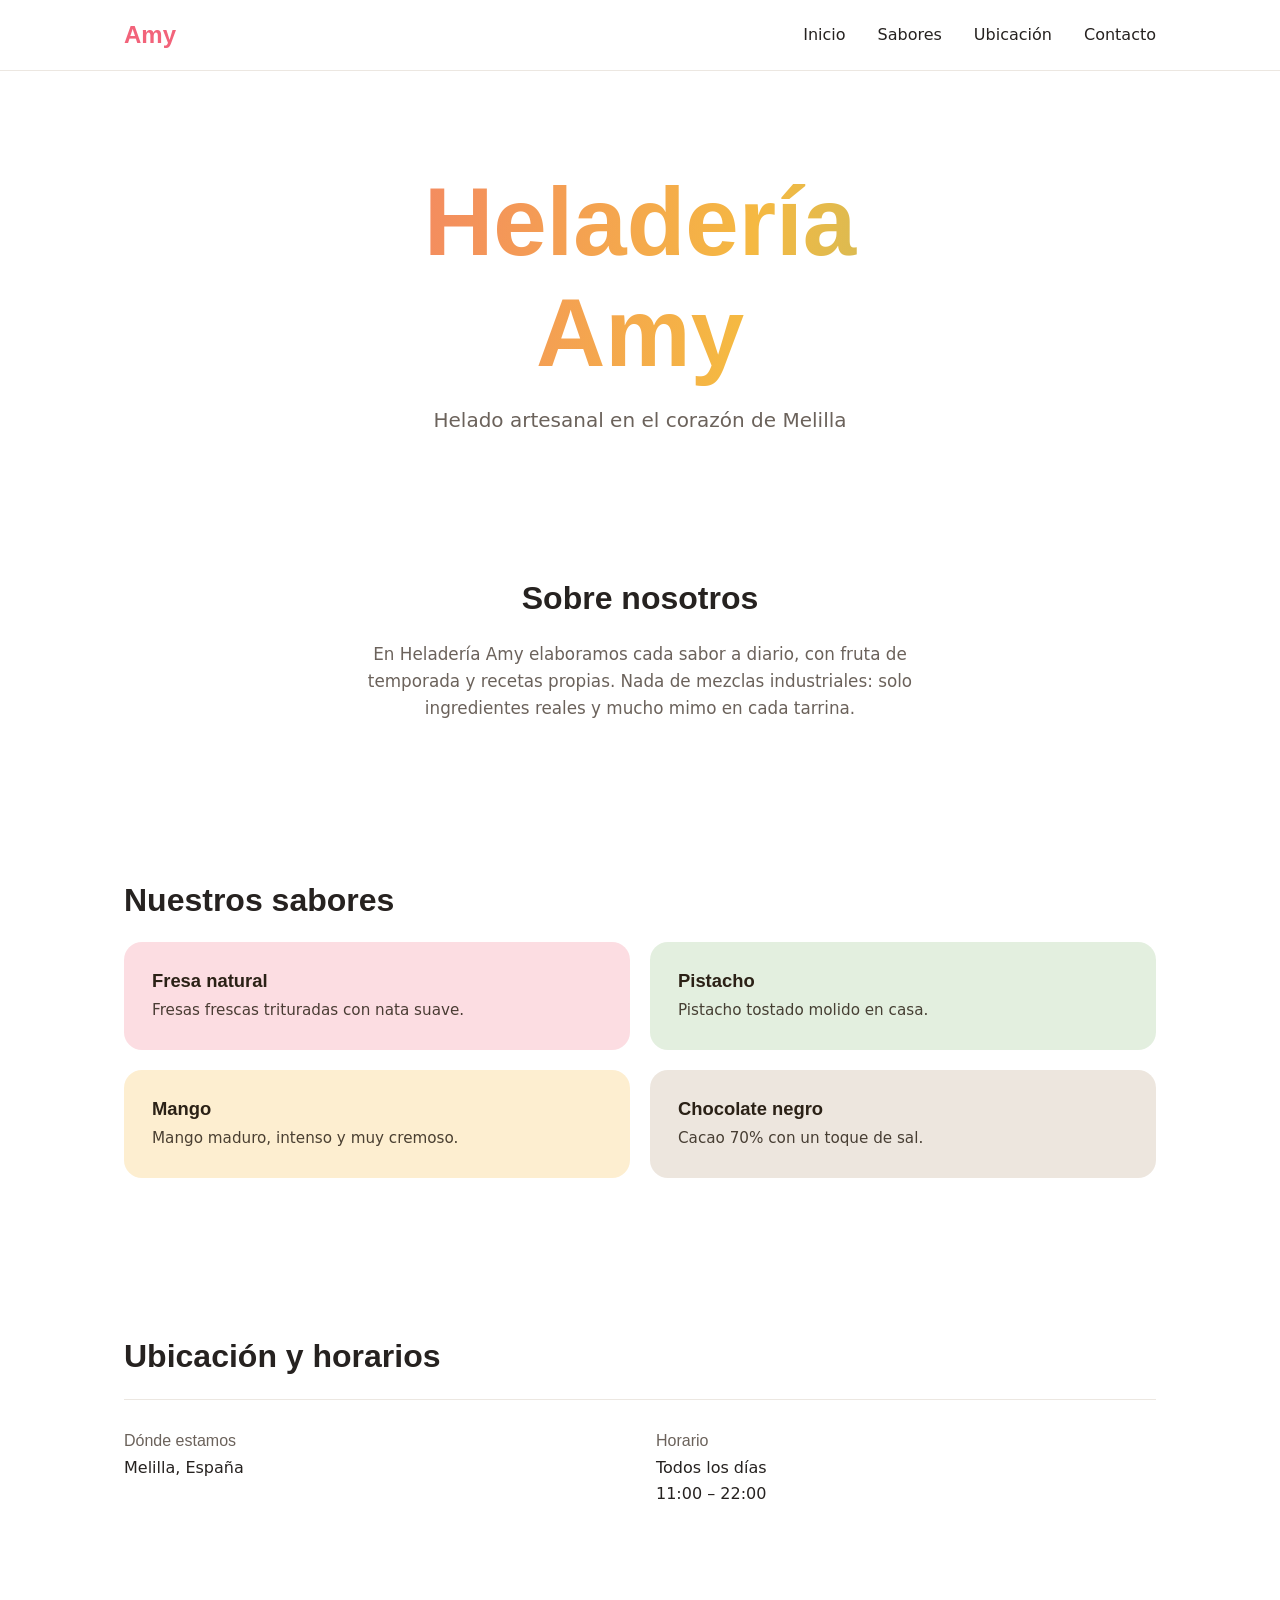
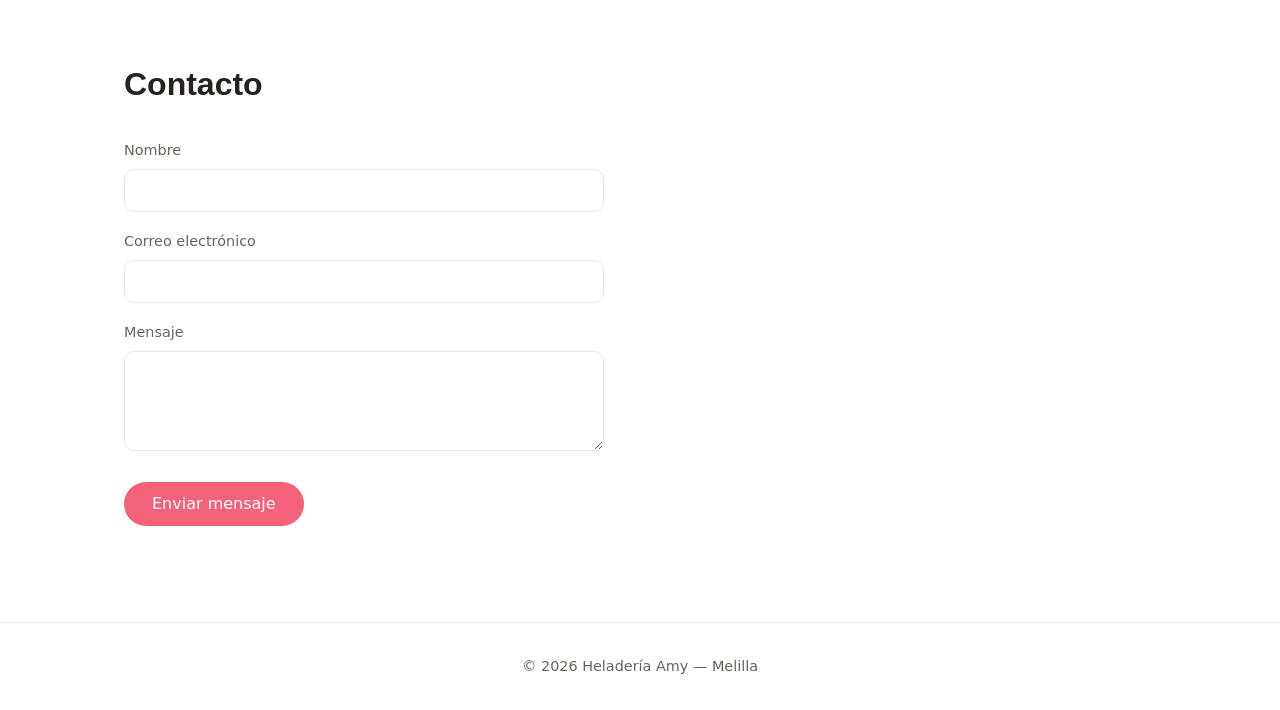
==== index.html @ 6a17b9ab "Primera versión de la web de Heladería Amy" ====
<!DOCTYPE html>
<html lang="es">
<head>
  <meta charset="UTF-8">
  <meta name="viewport" content="width=device-width, initial-scale=1.0">
  <title>Heladería Amy — Melilla</title>
  <link rel="stylesheet" href="styles.css">
</head>
<body>

  <header class="site-header">
    <nav class="nav">
      <a href="#inicio" class="logo">Amy</a>
      <button class="nav-toggle" id="navToggle" aria-label="Abrir menú" aria-expanded="false">
        <span></span><span></span><span></span>
      </button>
      <ul class="nav-links" id="navLinks">
        <li><a href="#inicio">Inicio</a></li>
        <li><a href="#sabores">Sabores</a></li>
        <li><a href="#ubicacion">Ubicación</a></li>
        <li><a href="#contacto">Contacto</a></li>
      </ul>
    </nav>
  </header>

  <main>

    <!-- INICIO + SOBRE NOSOTROS -->
    <section id="inicio" class="hero">
      <h1 class="hero-title">Heladería<br>Amy</h1>
      <p class="hero-subtitle">Helado artesanal en el corazón de Melilla</p>
    </section>

    <section id="sobre-nosotros" class="about">
      <h2>Sobre nosotros</h2>
      <p>
        En Heladería Amy elaboramos cada sabor a diario, con fruta de temporada
        y recetas propias. Nada de mezclas industriales: solo ingredientes
        reales y mucho mimo en cada tarrina.
      </p>
    </section>

    <!-- CATÁLOGO / SABORES -->
    <section id="sabores" class="flavors">
      <h2>Nuestros sabores</h2>
      <ul class="flavor-grid">
        <li class="flavor-card flavor-fresa">
          <h3>Fresa natural</h3>
          <p>Fresas frescas trituradas con nata suave.</p>
        </li>
        <li class="flavor-card flavor-pistacho">
          <h3>Pistacho</h3>
          <p>Pistacho tostado molido en casa.</p>
        </li>
        <li class="flavor-card flavor-mango">
          <h3>Mango</h3>
          <p>Mango maduro, intenso y muy cremoso.</p>
        </li>
        <li class="flavor-card flavor-chocolate">
          <h3>Chocolate negro</h3>
          <p>Cacao 70% con un toque de sal.</p>
        </li>
      </ul>
    </section>

    <!-- UBICACIÓN -->
    <section id="ubicacion" class="location">
      <h2>Ubicación y horarios</h2>
      <div class="location-grid">
        <div>
          <h3>Dónde estamos</h3>
          <p>Melilla, España</p>
        </div>
        <div>
          <h3>Horario</h3>
          <p>Todos los días<br>11:00 – 22:00</p>
        </div>
      </div>
    </section>

    <!-- CONTACTO -->
    <section id="contacto" class="contact">
      <h2>Contacto</h2>
      <form id="contactForm" class="contact-form">
        <label for="nombre">Nombre</label>
        <input type="text" id="nombre" name="nombre" required>

        <label for="email">Correo electrónico</label>
        <input type="email" id="email" name="email" required>

        <label for="mensaje">Mensaje</label>
        <textarea id="mensaje" name="mensaje" rows="4" required></textarea>

        <button type="submit">Enviar mensaje</button>
      </form>
      <p id="formStatus" class="form-status" role="status"></p>
    </section>

  </main>

  <footer class="site-footer">
    <p>&copy; 2026 Heladería Amy — Melilla</p>
  </footer>

  <script src="script.js"></script>
</body>
</html>
---- styles.css ----
/* ============================================
   VARIABLES: aquí vive la identidad de marca.
   Cambia estos valores y cambia toda la web.
   ============================================ */
:root {
  --color-bg: #FFFFFF;
  --color-text: #262220;
  --color-text-soft: #6b625b;
  --color-fresa: #F2637A;
  --color-pistacho: #8FBF7F;
  --color-mango: #F5B942;
  --color-border: #ECE7E1;

  --font-display: 'Quicksand', sans-serif;
  --font-body: 'Inter', system-ui, sans-serif;

  --max-width: 1080px;
}

/* ============================================
   RESET: quita estilos por defecto del navegador
   ============================================ */
* {
  margin: 0;
  padding: 0;
  box-sizing: border-box;
}

html {
  scroll-behavior: smooth;
}

body {
  font-family: var(--font-body);
  color: var(--color-text);
  background: var(--color-bg);
  line-height: 1.6;
}

h1, h2, h3 {
  font-family: var(--font-display);
  font-weight: 700;
  line-height: 1.15;
}

a {
  color: inherit;
  text-decoration: none;
}

ul {
  list-style: none;
}

section {
  padding: 5rem 1.5rem;
  max-width: var(--max-width);
  margin: 0 auto;
}

section h2 {
  font-size: 2rem;
  margin-bottom: 1.5rem;
}

/* Foco visible para accesibilidad con teclado */
a:focus-visible,
button:focus-visible,
input:focus-visible,
textarea:focus-visible {
  outline: 3px solid var(--color-pistacho);
  outline-offset: 2px;
}

/* ============================================
   HEADER / NAV
   ============================================ */
.site-header {
  position: sticky;
  top: 0;
  background: rgba(255, 255, 255, 0.92);
  backdrop-filter: blur(6px);
  border-bottom: 1px solid var(--color-border);
  z-index: 100;
}

.nav {
  max-width: var(--max-width);
  margin: 0 auto;
  display: flex;
  align-items: center;
  justify-content: space-between;
  padding: 1rem 1.5rem;
}

.logo {
  font-family: var(--font-display);
  font-weight: 700;
  font-size: 1.5rem;
  color: var(--color-fresa);
}

.nav-links {
  display: flex;
  gap: 2rem;
}

.nav-links a {
  font-weight: 500;
  position: relative;
  padding-bottom: 0.25rem;
}

.nav-links a::after {
  content: "";
  position: absolute;
  left: 0;
  bottom: 0;
  width: 0;
  height: 2px;
  background: var(--color-fresa);
  transition: width 0.2s ease;
}

.nav-links a:hover::after {
  width: 100%;
}

.nav-toggle {
  display: none;
  flex-direction: column;
  gap: 5px;
  background: none;
  border: none;
  cursor: pointer;
  padding: 0.5rem;
}

.nav-toggle span {
  width: 24px;
  height: 2px;
  background: var(--color-text);
  transition: transform 0.2s ease, opacity 0.2s ease;
}

/* ============================================
   HERO (Inicio)
   ============================================ */
.hero {
  padding-top: 6rem;
  padding-bottom: 4rem;
  text-align: center;
}

.hero-title {
  font-size: clamp(3rem, 10vw, 6rem);
  background: linear-gradient(100deg, var(--color-fresa), var(--color-mango) 60%, var(--color-pistacho));
  -webkit-background-clip: text;
  background-clip: text;
  color: transparent;
}

.hero-subtitle {
  font-size: 1.25rem;
  color: var(--color-text-soft);
  margin-top: 1rem;
}

/* ============================================
   SOBRE NOSOTROS
   ============================================ */
.about {
  text-align: center;
  max-width: 640px;
}

.about p {
  color: var(--color-text-soft);
  font-size: 1.05rem;
}

/* ============================================
   SABORES (catálogo)
   ============================================ */
.flavor-grid {
  display: grid;
  grid-template-columns: repeat(2, 1fr);
  gap: 1.25rem;
}

.flavor-card {
  padding: 1.75rem;
  border-radius: 18px;
  color: #2b2116;
}

.flavor-card h3 {
  font-size: 1.15rem;
  margin-bottom: 0.4rem;
}

.flavor-card p {
  font-size: 0.95rem;
  opacity: 0.85;
}

.flavor-fresa    { background: color-mix(in srgb, var(--color-fresa) 22%, white); }
.flavor-pistacho { background: color-mix(in srgb, var(--color-pistacho) 25%, white); }
.flavor-mango    { background: color-mix(in srgb, var(--color-mango) 25%, white); }
.flavor-chocolate{ background: #EDE6DE; }

/* ============================================
   UBICACIÓN
   ============================================ */
.location-grid {
  display: grid;
  grid-template-columns: 1fr 1fr;
  gap: 2rem;
  border-top: 1px solid var(--color-border);
  padding-top: 2rem;
}

.location-grid h3 {
  font-size: 1rem;
  color: var(--color-text-soft);
  font-weight: 500;
  margin-bottom: 0.3rem;
}

/* ============================================
   CONTACTO
   ============================================ */
.contact-form {
  display: flex;
  flex-direction: column;
  gap: 0.4rem;
  max-width: 480px;
}

.contact-form label {
  font-size: 0.9rem;
  color: var(--color-text-soft);
  margin-top: 0.75rem;
}

.contact-form input,
.contact-form textarea {
  font-family: var(--font-body);
  font-size: 1rem;
  padding: 0.7rem 0.9rem;
  border: 1px solid var(--color-border);
  border-radius: 10px;
  background: #fff;
}

.contact-form button {
  margin-top: 1.5rem;
  align-self: flex-start;
  background: var(--color-fresa);
  color: white;
  border: none;
  font-family: var(--font-body);
  font-weight: 500;
  font-size: 1rem;
  padding: 0.8rem 1.75rem;
  border-radius: 999px;
  cursor: pointer;
  transition: transform 0.15s ease, background 0.15s ease;
}

.contact-form button:hover {
  background: #e04d66;
  transform: translateY(-1px);
}

.form-status {
  margin-top: 1rem;
  font-size: 0.95rem;
  color: var(--color-pistacho);
  font-weight: 500;
}

/* ============================================
   FOOTER
   ============================================ */
.site-footer {
  text-align: center;
  padding: 2rem 1.5rem;
  color: var(--color-text-soft);
  font-size: 0.9rem;
  border-top: 1px solid var(--color-border);
}

/* ============================================
   RESPONSIVE: móvil y tablet
   ============================================ */
@media (max-width: 640px) {
  .nav-toggle {
    display: flex;
  }

  .nav-links {
    position: absolute;
    top: 100%;
    left: 0;
    right: 0;
    background: var(--color-bg);
    flex-direction: column;
    gap: 0;
    max-height: 0;
    overflow: hidden;
    transition: max-height 0.25s ease;
    border-bottom: 1px solid var(--color-border);
  }

  .nav-links.open {
    max-height: 300px;
  }

  .nav-links li {
    padding: 1rem 1.5rem;
    border-top: 1px solid var(--color-border);
  }

  .flavor-grid {
    grid-template-columns: 1fr;
  }

  .location-grid {
    grid-template-columns: 1fr;
    gap: 1.5rem;
  }
}
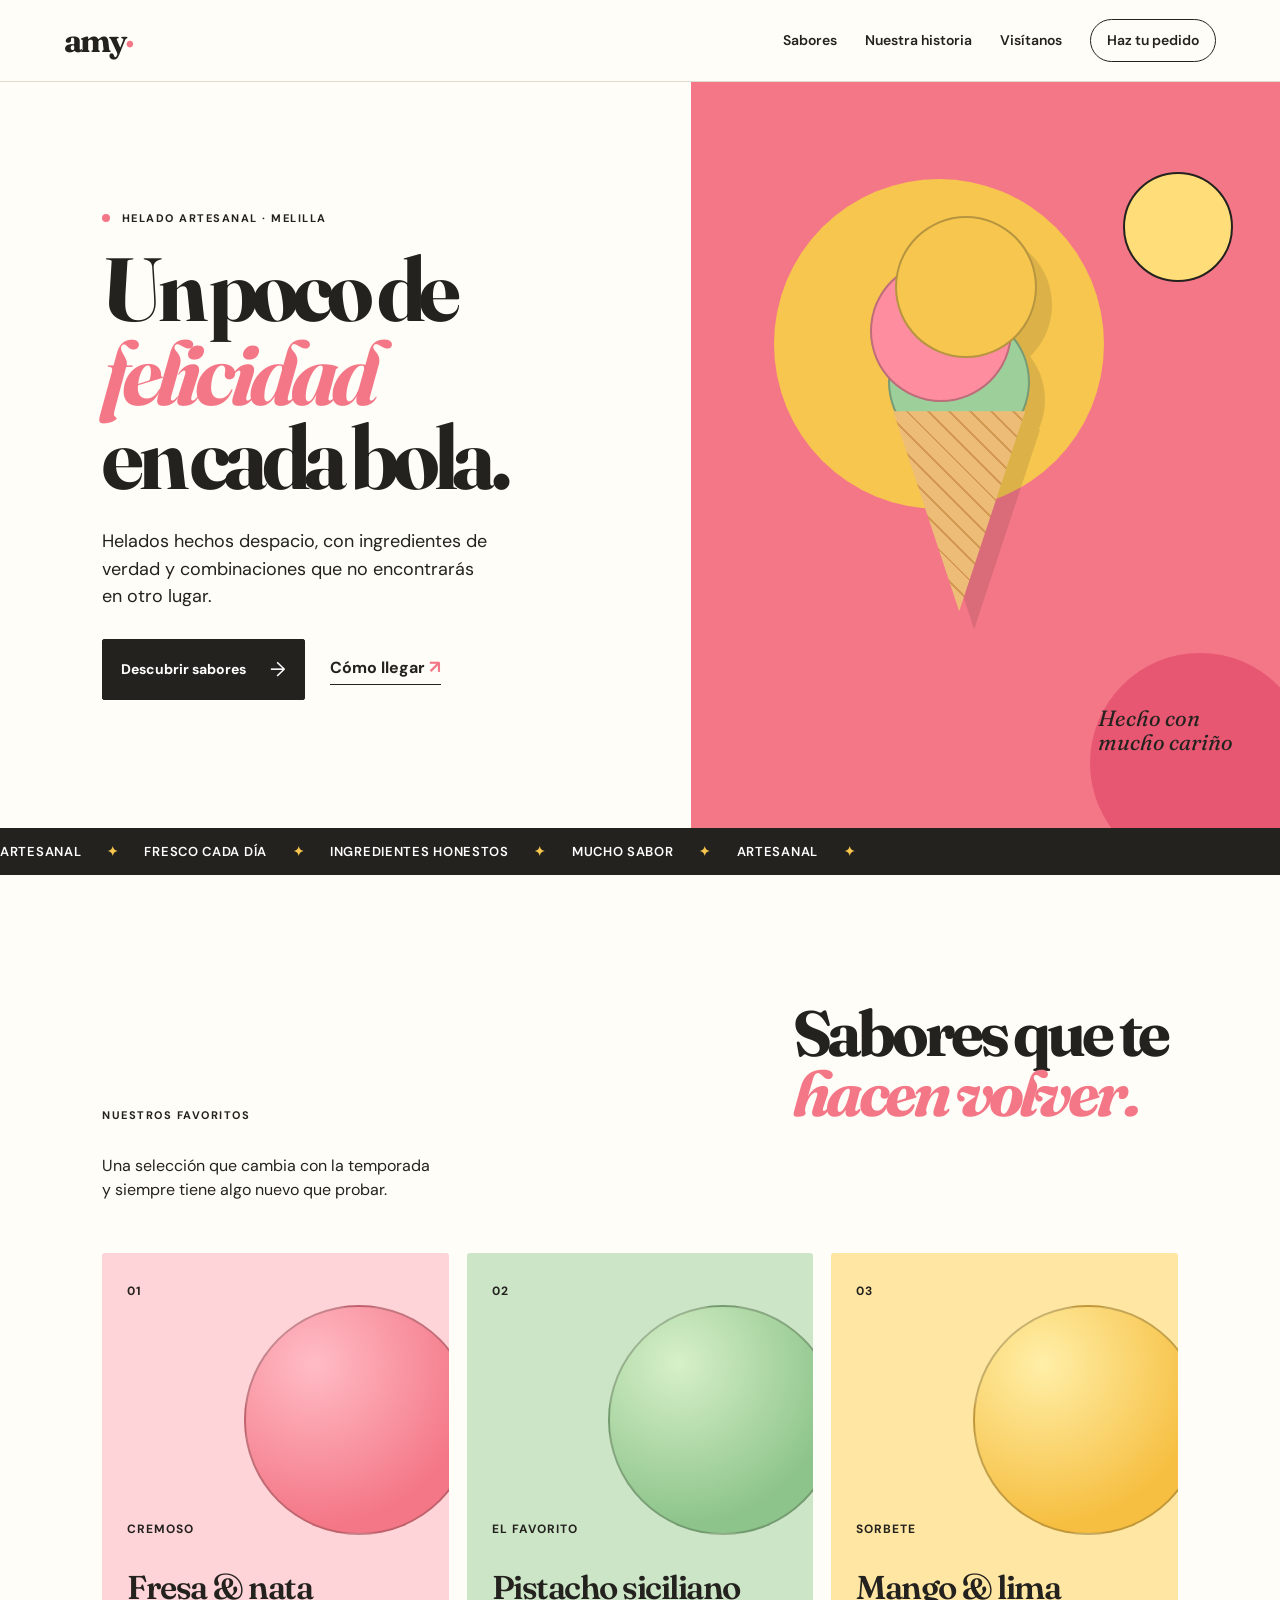
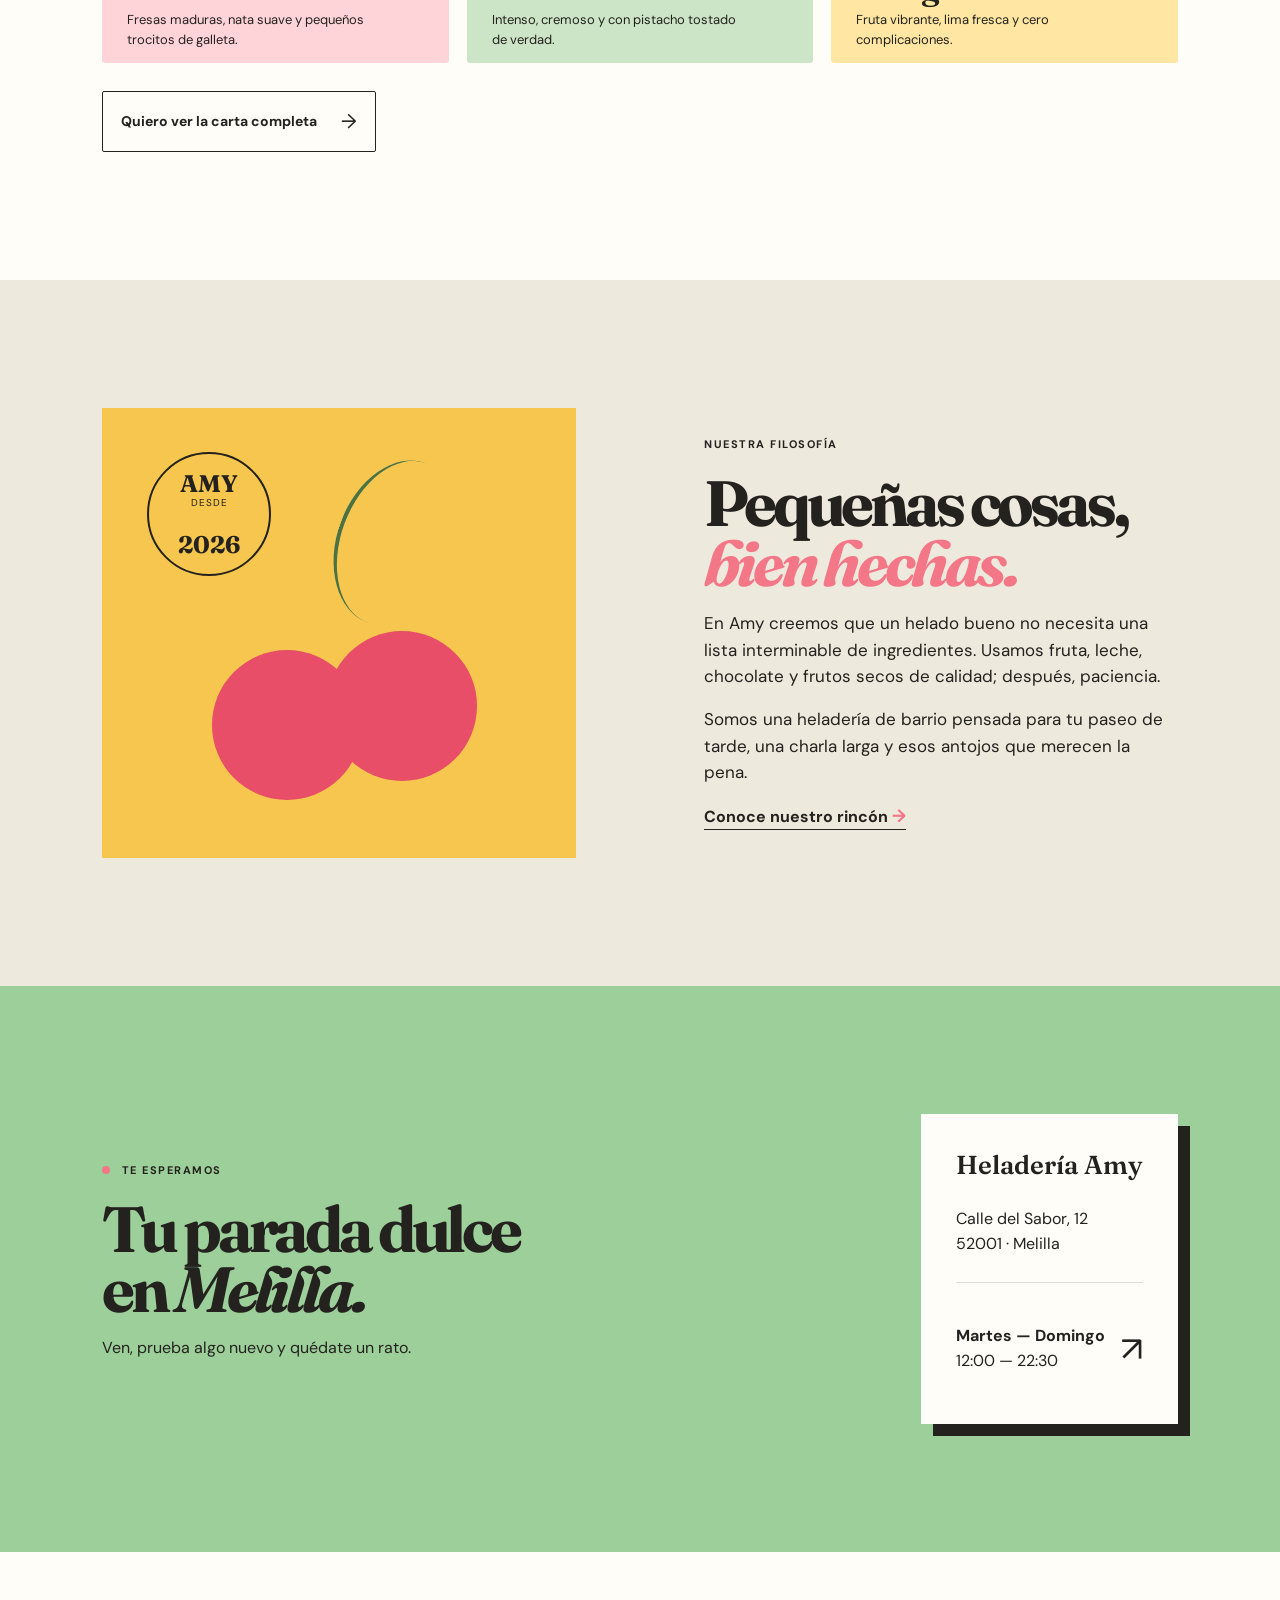
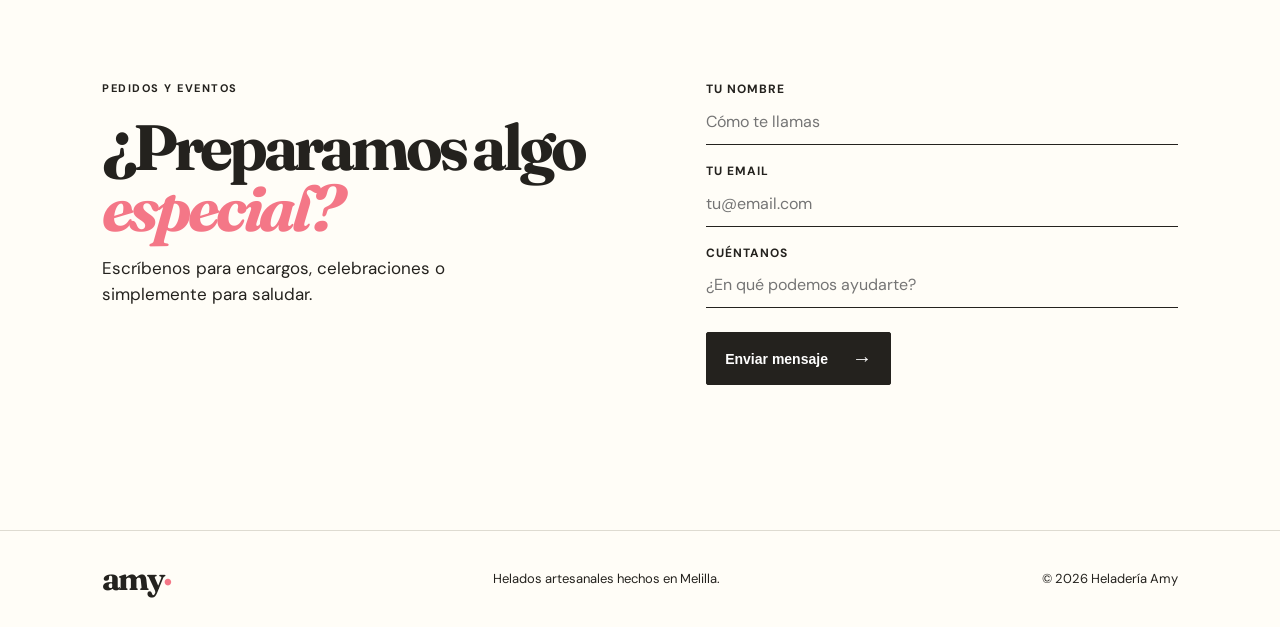
==== commit 523ce964: "Mejora el diseño de Heladería Amy" ====
--- a/index.html
+++ b/index.html
@@ -1,107 +1,62 @@
-<!DOCTYPE html>
+<!doctype html>
 <html lang="es">
-<head>
-  <meta charset="UTF-8">
-  <meta name="viewport" content="width=device-width, initial-scale=1.0">
-  <title>Heladería Amy — Melilla</title>
-  <link rel="stylesheet" href="styles.css">
-</head>
-<body>
+  <head>
+    <meta charset="UTF-8" />
+    <meta name="viewport" content="width=device-width, initial-scale=1.0" />
+    <meta name="description" content="Heladería Amy en Melilla: helados artesanales, ingredientes honestos y sabores que alegran el día." />
+    <title>Heladería Amy · Melilla</title>
+    <link rel="preconnect" href="https://fonts.googleapis.com" />
+    <link rel="preconnect" href="https://fonts.gstatic.com" crossorigin />
+    <link href="https://fonts.googleapis.com/css2?family=DM+Sans:wght@400;500;600;700&family=Fraunces:opsz,wght@9..144,600;9..144,700&display=swap" rel="stylesheet" />
+    <link rel="stylesheet" href="styles.css" />
+  </head>
+  <body>
+    <header class="site-header">
+      <a class="brand" href="#inicio" aria-label="Heladería Amy, inicio">amy<span>·</span></a>
+      <button class="menu-toggle" type="button" aria-label="Abrir menú" aria-expanded="false">Menú <span>+</span></button>
+      <nav class="main-nav" aria-label="Navegación principal">
+        <a href="#sabores">Sabores</a><a href="#nosotros">Nuestra historia</a><a href="#visitanos">Visítanos</a>
+        <a class="nav-cta" href="#contacto">Haz tu pedido</a>
+      </nav>
+    </header>
 
-  <header class="site-header">
-    <nav class="nav">
-      <a href="#inicio" class="logo">Amy</a>
-      <button class="nav-toggle" id="navToggle" aria-label="Abrir menú" aria-expanded="false">
-        <span></span><span></span><span></span>
-      </button>
-      <ul class="nav-links" id="navLinks">
-        <li><a href="#inicio">Inicio</a></li>
-        <li><a href="#sabores">Sabores</a></li>
-        <li><a href="#ubicacion">Ubicación</a></li>
-        <li><a href="#contacto">Contacto</a></li>
-      </ul>
-    </nav>
-  </header>
+    <main>
+      <section class="hero" id="inicio">
+        <div class="hero-copy">
+          <p class="eyebrow"><span></span> Helado artesanal · Melilla</p>
+          <h1>Un poco de<br /><em>felicidad</em><br />en cada bola.</h1>
+          <p class="hero-text">Helados hechos despacio, con ingredientes de verdad y combinaciones que no encontrarás en otro lugar.</p>
+          <div class="hero-actions"><a class="button button-dark" href="#sabores">Descubrir sabores <b>→</b></a><a class="text-link" href="#visitanos">Cómo llegar <span>↗</span></a></div>
+        </div>
+        <div class="hero-art" aria-label="Ilustración de tres bolas de helado">
+          <div class="sun"></div><div class="blob blob-pink"></div><div class="blob blob-yellow"></div>
+          <div class="cone"><i class="scoop scoop-green"></i><i class="scoop scoop-pink"></i><i class="scoop scoop-yellow"></i><b></b></div>
+          <p>Hecho con<br />mucho cariño</p>
+        </div>
+      </section>
 
-  <main>
+      <section class="marquee" aria-label="Valores de Heladería Amy"><div>Artesanal <span>✦</span> Fresco cada día <span>✦</span> Ingredientes honestos <span>✦</span> Mucho sabor <span>✦</span> Artesanal <span>✦</span></div></section>
 
-    <!-- INICIO + SOBRE NOSOTROS -->
-    <section id="inicio" class="hero">
-      <h1 class="hero-title">Heladería<br>Amy</h1>
-      <p class="hero-subtitle">Helado artesanal en el corazón de Melilla</p>
-    </section>
+      <section class="flavours section" id="sabores">
+        <div class="section-heading"><p class="eyebrow">Nuestros favoritos</p><h2>Sabores que te<br /><em>hacen volver.</em></h2><p>Una selección que cambia con la temporada y siempre tiene algo nuevo que probar.</p></div>
+        <div class="flavour-grid">
+          <article class="flavour-card strawberry"><span class="number">01</span><div class="flavour-icecream"></div><p class="flavour-type">Cremoso</p><h3>Fresa & nata</h3><p>Fresas maduras, nata suave y pequeños trocitos de galleta.</p></article>
+          <article class="flavour-card pistachio"><span class="number">02</span><div class="flavour-icecream"></div><p class="flavour-type">El favorito</p><h3>Pistacho siciliano</h3><p>Intenso, cremoso y con pistacho tostado de verdad.</p></article>
+          <article class="flavour-card mango"><span class="number">03</span><div class="flavour-icecream"></div><p class="flavour-type">Sorbete</p><h3>Mango & lima</h3><p>Fruta vibrante, lima fresca y cero complicaciones.</p></article>
+        </div>
+        <a class="button button-light" href="#contacto">Quiero ver la carta completa <b>→</b></a>
+      </section>
 
-    <section id="sobre-nosotros" class="about">
-      <h2>Sobre nosotros</h2>
-      <p>
-        En Heladería Amy elaboramos cada sabor a diario, con fruta de temporada
-        y recetas propias. Nada de mezclas industriales: solo ingredientes
-        reales y mucho mimo en cada tarrina.
-      </p>
-    </section>
+      <section class="story section" id="nosotros">
+        <div class="story-visual"><div class="stamp">AMY<br /><span>desde</span><br />2026</div><div class="cherry one"></div><div class="cherry two"></div><div class="stem"></div></div>
+        <div class="story-copy"><p class="eyebrow">Nuestra filosofía</p><h2>Pequeñas cosas,<br /><em>bien hechas.</em></h2><p>En Amy creemos que un helado bueno no necesita una lista interminable de ingredientes. Usamos fruta, leche, chocolate y frutos secos de calidad; después, paciencia.</p><p>Somos una heladería de barrio pensada para tu paseo de tarde, una charla larga y esos antojos que merecen la pena.</p><a class="text-link" href="#visitanos">Conoce nuestro rincón <span>→</span></a></div>
+      </section>
 
-    <!-- CATÁLOGO / SABORES -->
-    <section id="sabores" class="flavors">
-      <h2>Nuestros sabores</h2>
-      <ul class="flavor-grid">
-        <li class="flavor-card flavor-fresa">
-          <h3>Fresa natural</h3>
-          <p>Fresas frescas trituradas con nata suave.</p>
-        </li>
-        <li class="flavor-card flavor-pistacho">
-          <h3>Pistacho</h3>
-          <p>Pistacho tostado molido en casa.</p>
-        </li>
-        <li class="flavor-card flavor-mango">
-          <h3>Mango</h3>
-          <p>Mango maduro, intenso y muy cremoso.</p>
-        </li>
-        <li class="flavor-card flavor-chocolate">
-          <h3>Chocolate negro</h3>
-          <p>Cacao 70% con un toque de sal.</p>
-        </li>
-      </ul>
-    </section>
+      <section class="visit" id="visitanos"><div><p class="eyebrow"><span></span> Te esperamos</p><h2>Tu parada dulce<br />en <em>Melilla.</em></h2><p>Ven, prueba algo nuevo y quédate un rato.</p></div><div class="visit-card"><p class="visit-label">Heladería Amy</p><p>Calle del Sabor, 12<br />52001 · Melilla</p><hr /><div><p><b>Martes — Domingo</b><br />12:00 — 22:30</p><a href="#contacto" aria-label="Contactar con Heladería Amy">↗</a></div></div></section>
 
-    <!-- UBICACIÓN -->
-    <section id="ubicacion" class="location">
-      <h2>Ubicación y horarios</h2>
-      <div class="location-grid">
-        <div>
-          <h3>Dónde estamos</h3>
-          <p>Melilla, España</p>
-        </div>
-        <div>
-          <h3>Horario</h3>
-          <p>Todos los días<br>11:00 – 22:00</p>
-        </div>
-      </div>
-    </section>
-
-    <!-- CONTACTO -->
-    <section id="contacto" class="contact">
-      <h2>Contacto</h2>
-      <form id="contactForm" class="contact-form">
-        <label for="nombre">Nombre</label>
-        <input type="text" id="nombre" name="nombre" required>
-
-        <label for="email">Correo electrónico</label>
-        <input type="email" id="email" name="email" required>
-
-        <label for="mensaje">Mensaje</label>
-        <textarea id="mensaje" name="mensaje" rows="4" required></textarea>
-
-        <button type="submit">Enviar mensaje</button>
-      </form>
-      <p id="formStatus" class="form-status" role="status"></p>
-    </section>
-
-  </main>
-
-  <footer class="site-footer">
-    <p>&copy; 2026 Heladería Amy — Melilla</p>
-  </footer>
-
-  <script src="script.js"></script>
-</body>
+      <section class="contact section" id="contacto"><div><p class="eyebrow">Pedidos y eventos</p><h2>¿Preparamos algo<br /><em>especial?</em></h2><p>Escríbenos para encargos, celebraciones o simplemente para saludar.</p></div><form id="contact-form"><label>Tu nombre<input required name="name" type="text" placeholder="Cómo te llamas" /></label><label>Tu email<input required name="email" type="email" placeholder="tu@email.com" /></label><label>Cuéntanos<input required name="message" placeholder="¿En qué podemos ayudarte?" /></label><button class="button button-dark" type="submit">Enviar mensaje <b>→</b></button><p class="form-status" aria-live="polite"></p></form></section>
+    </main>
+    <footer><a class="brand" href="#inicio">amy<span>·</span></a><p>Helados artesanales hechos en Melilla.</p><p>© <span id="year"></span> Heladería Amy</p></footer>
+    <script src="script.js"></script>
+  </body>
 </html>
--- a/styles.css
+++ b/styles.css
@@ -1,333 +1 @@
-/* ============================================
-   VARIABLES: aquí vive la identidad de marca.
-   Cambia estos valores y cambia toda la web.
-   ============================================ */
-:root {
-  --color-bg: #FFFFFF;
-  --color-text: #262220;
-  --color-text-soft: #6b625b;
-  --color-fresa: #F2637A;
-  --color-pistacho: #8FBF7F;
-  --color-mango: #F5B942;
-  --color-border: #ECE7E1;
-
-  --font-display: 'Quicksand', sans-serif;
-  --font-body: 'Inter', system-ui, sans-serif;
-
-  --max-width: 1080px;
-}
-
-/* ============================================
-   RESET: quita estilos por defecto del navegador
-   ============================================ */
-* {
-  margin: 0;
-  padding: 0;
-  box-sizing: border-box;
-}
-
-html {
-  scroll-behavior: smooth;
-}
-
-body {
-  font-family: var(--font-body);
-  color: var(--color-text);
-  background: var(--color-bg);
-  line-height: 1.6;
-}
-
-h1, h2, h3 {
-  font-family: var(--font-display);
-  font-weight: 700;
-  line-height: 1.15;
-}
-
-a {
-  color: inherit;
-  text-decoration: none;
-}
-
-ul {
-  list-style: none;
-}
-
-section {
-  padding: 5rem 1.5rem;
-  max-width: var(--max-width);
-  margin: 0 auto;
-}
-
-section h2 {
-  font-size: 2rem;
-  margin-bottom: 1.5rem;
-}
-
-/* Foco visible para accesibilidad con teclado */
-a:focus-visible,
-button:focus-visible,
-input:focus-visible,
-textarea:focus-visible {
-  outline: 3px solid var(--color-pistacho);
-  outline-offset: 2px;
-}
-
-/* ============================================
-   HEADER / NAV
-   ============================================ */
-.site-header {
-  position: sticky;
-  top: 0;
-  background: rgba(255, 255, 255, 0.92);
-  backdrop-filter: blur(6px);
-  border-bottom: 1px solid var(--color-border);
-  z-index: 100;
-}
-
-.nav {
-  max-width: var(--max-width);
-  margin: 0 auto;
-  display: flex;
-  align-items: center;
-  justify-content: space-between;
-  padding: 1rem 1.5rem;
-}
-
-.logo {
-  font-family: var(--font-display);
-  font-weight: 700;
-  font-size: 1.5rem;
-  color: var(--color-fresa);
-}
-
-.nav-links {
-  display: flex;
-  gap: 2rem;
-}
-
-.nav-links a {
-  font-weight: 500;
-  position: relative;
-  padding-bottom: 0.25rem;
-}
-
-.nav-links a::after {
-  content: "";
-  position: absolute;
-  left: 0;
-  bottom: 0;
-  width: 0;
-  height: 2px;
-  background: var(--color-fresa);
-  transition: width 0.2s ease;
-}
-
-.nav-links a:hover::after {
-  width: 100%;
-}
-
-.nav-toggle {
-  display: none;
-  flex-direction: column;
-  gap: 5px;
-  background: none;
-  border: none;
-  cursor: pointer;
-  padding: 0.5rem;
-}
-
-.nav-toggle span {
-  width: 24px;
-  height: 2px;
-  background: var(--color-text);
-  transition: transform 0.2s ease, opacity 0.2s ease;
-}
-
-/* ============================================
-   HERO (Inicio)
-   ============================================ */
-.hero {
-  padding-top: 6rem;
-  padding-bottom: 4rem;
-  text-align: center;
-}
-
-.hero-title {
-  font-size: clamp(3rem, 10vw, 6rem);
-  background: linear-gradient(100deg, var(--color-fresa), var(--color-mango) 60%, var(--color-pistacho));
-  -webkit-background-clip: text;
-  background-clip: text;
-  color: transparent;
-}
-
-.hero-subtitle {
-  font-size: 1.25rem;
-  color: var(--color-text-soft);
-  margin-top: 1rem;
-}
-
-/* ============================================
-   SOBRE NOSOTROS
-   ============================================ */
-.about {
-  text-align: center;
-  max-width: 640px;
-}
-
-.about p {
-  color: var(--color-text-soft);
-  font-size: 1.05rem;
-}
-
-/* ============================================
-   SABORES (catálogo)
-   ============================================ */
-.flavor-grid {
-  display: grid;
-  grid-template-columns: repeat(2, 1fr);
-  gap: 1.25rem;
-}
-
-.flavor-card {
-  padding: 1.75rem;
-  border-radius: 18px;
-  color: #2b2116;
-}
-
-.flavor-card h3 {
-  font-size: 1.15rem;
-  margin-bottom: 0.4rem;
-}
-
-.flavor-card p {
-  font-size: 0.95rem;
-  opacity: 0.85;
-}
-
-.flavor-fresa    { background: color-mix(in srgb, var(--color-fresa) 22%, white); }
-.flavor-pistacho { background: color-mix(in srgb, var(--color-pistacho) 25%, white); }
-.flavor-mango    { background: color-mix(in srgb, var(--color-mango) 25%, white); }
-.flavor-chocolate{ background: #EDE6DE; }
-
-/* ============================================
-   UBICACIÓN
-   ============================================ */
-.location-grid {
-  display: grid;
-  grid-template-columns: 1fr 1fr;
-  gap: 2rem;
-  border-top: 1px solid var(--color-border);
-  padding-top: 2rem;
-}
-
-.location-grid h3 {
-  font-size: 1rem;
-  color: var(--color-text-soft);
-  font-weight: 500;
-  margin-bottom: 0.3rem;
-}
-
-/* ============================================
-   CONTACTO
-   ============================================ */
-.contact-form {
-  display: flex;
-  flex-direction: column;
-  gap: 0.4rem;
-  max-width: 480px;
-}
-
-.contact-form label {
-  font-size: 0.9rem;
-  color: var(--color-text-soft);
-  margin-top: 0.75rem;
-}
-
-.contact-form input,
-.contact-form textarea {
-  font-family: var(--font-body);
-  font-size: 1rem;
-  padding: 0.7rem 0.9rem;
-  border: 1px solid var(--color-border);
-  border-radius: 10px;
-  background: #fff;
-}
-
-.contact-form button {
-  margin-top: 1.5rem;
-  align-self: flex-start;
-  background: var(--color-fresa);
-  color: white;
-  border: none;
-  font-family: var(--font-body);
-  font-weight: 500;
-  font-size: 1rem;
-  padding: 0.8rem 1.75rem;
-  border-radius: 999px;
-  cursor: pointer;
-  transition: transform 0.15s ease, background 0.15s ease;
-}
-
-.contact-form button:hover {
-  background: #e04d66;
-  transform: translateY(-1px);
-}
-
-.form-status {
-  margin-top: 1rem;
-  font-size: 0.95rem;
-  color: var(--color-pistacho);
-  font-weight: 500;
-}
-
-/* ============================================
-   FOOTER
-   ============================================ */
-.site-footer {
-  text-align: center;
-  padding: 2rem 1.5rem;
-  color: var(--color-text-soft);
-  font-size: 0.9rem;
-  border-top: 1px solid var(--color-border);
-}
-
-/* ============================================
-   RESPONSIVE: móvil y tablet
-   ============================================ */
-@media (max-width: 640px) {
-  .nav-toggle {
-    display: flex;
-  }
-
-  .nav-links {
-    position: absolute;
-    top: 100%;
-    left: 0;
-    right: 0;
-    background: var(--color-bg);
-    flex-direction: column;
-    gap: 0;
-    max-height: 0;
-    overflow: hidden;
-    transition: max-height 0.25s ease;
-    border-bottom: 1px solid var(--color-border);
-  }
-
-  .nav-links.open {
-    max-height: 300px;
-  }
-
-  .nav-links li {
-    padding: 1rem 1.5rem;
-    border-top: 1px solid var(--color-border);
-  }
-
-  .flavor-grid {
-    grid-template-columns: 1fr;
-  }
-
-  .location-grid {
-    grid-template-columns: 1fr;
-    gap: 1.5rem;
-  }
-}
+:root{--ink:#24221e;--cream:#fffdf7;--pink:#f47787;--green:#9ccf9a;--yellow:#f6c64e;--line:#dedbd1}*{box-sizing:border-box}html{scroll-behavior:smooth}body{margin:0;background:var(--cream);color:var(--ink);font-family:"DM Sans",sans-serif;font-size:16px;line-height:1.55}.site-header{height:82px;display:flex;align-items:center;justify-content:space-between;padding:0 clamp(22px,5vw,82px);border-bottom:1px solid var(--line);position:relative;z-index:2}.brand{font:700 32px/1 "Fraunces",serif;color:var(--ink);text-decoration:none;letter-spacing:-2px}.brand span{color:var(--pink)}.main-nav{display:flex;align-items:center;gap:28px}.main-nav a{color:var(--ink);text-decoration:none;font-size:14px;font-weight:600}.nav-cta{border:1px solid var(--ink);padding:10px 16px;border-radius:99px}.menu-toggle{display:none;background:none;border:0;font:600 14px "DM Sans"}.hero{min-height:680px;display:grid;grid-template-columns:1.08fr .92fr;overflow:hidden}.hero-copy{padding:clamp(72px,10vw,145px) clamp(22px,8vw,125px);align-self:center}.eyebrow{font-size:11px;font-weight:700;letter-spacing:1.5px;text-transform:uppercase;margin:0 0 20px}.eyebrow span{display:inline-block;background:var(--pink);width:8px;height:8px;border-radius:50%;margin-right:7px}h1,h2{font:700 clamp(52px,7vw,104px)/.94 "Fraunces",serif;letter-spacing:-.065em;margin:0}h2{font-size:clamp(42px,5vw,72px)}em{font-style:italic;color:var(--pink)}.hero-text{max-width:390px;font-size:18px;margin:28px 0}.hero-actions{display:flex;align-items:center;gap:25px}.button{display:inline-flex;align-items:center;justify-content:space-between;gap:24px;border:1px solid var(--ink);padding:14px 18px;border-radius:2px;text-decoration:none;font-weight:700;color:var(--ink);font-size:14px;cursor:pointer}.button-dark{background:var(--ink);color:white}.button b{font-size:20px;font-weight:400}.text-link{font-weight:700;color:var(--ink);text-decoration:none;border-bottom:1px solid var(--ink);padding-bottom:2px}.text-link span{color:var(--pink);font-size:18px}.hero-art{background:var(--pink);position:relative;min-height:500px;overflow:hidden}.sun{width:330px;height:330px;border-radius:50%;background:var(--yellow);position:absolute;top:13%;left:14%}.blob{position:absolute;border-radius:50%}.blob-pink{width:220px;height:220px;bottom:-45px;right:-30px;background:#e75772}.blob-yellow{width:110px;height:110px;right:8%;top:12%;border:2px solid var(--ink);background:#ffdd79}.cone{position:absolute;left:27%;top:18%;width:220px;height:395px;filter:drop-shadow(15px 18px 0 rgba(36,34,30,.12))}.cone b{position:absolute;width:132px;height:200px;bottom:0;left:43px;background:repeating-linear-gradient(45deg,#d49a54 0 2px,#edbd78 2px 15px);clip-path:polygon(0 0,100% 0,50% 100%);border-radius:0 0 50% 50%}.scoop{position:absolute;width:142px;height:142px;border-radius:50%;left:38px;border:2px solid rgba(36,34,30,.3)}.scoop-green{background:var(--green);top:95px}.scoop-pink{background:#ff8da0;top:44px;left:20px}.scoop-yellow{background:var(--yellow);top:0;left:45px}.hero-art>p{position:absolute;right:8%;bottom:7%;font:italic 22px/1.1 "Fraunces"}.marquee{overflow:hidden;background:var(--ink);color:white;white-space:nowrap;padding:15px 0;font:600 13px "DM Sans";letter-spacing:.7px;text-transform:uppercase}.marquee div{display:inline-block;animation:slide 22s linear infinite}.marquee span{color:var(--yellow);padding:0 22px}.section{padding:clamp(78px,10vw,150px) clamp(22px,8vw,125px)}.section-heading{display:grid;grid-template-columns:1.2fr .7fr;gap:30px;align-items:end;margin-bottom:50px}.section-heading>p{margin:0;max-width:330px}.flavour-grid{display:grid;grid-template-columns:repeat(3,1fr);gap:18px;margin-bottom:28px}.flavour-card{min-height:410px;padding:25px;position:relative;overflow:hidden;border-radius:3px}.number,.flavour-type{font-size:12px;font-weight:700;text-transform:uppercase;letter-spacing:1px}.flavour-type{position:absolute;bottom:113px}.flavour-card h3{font:600 33px/1 "Fraunces";letter-spacing:-1.5px;position:absolute;bottom:59px;margin:0}.flavour-card>p:last-child{position:absolute;bottom:13px;margin:0;max-width:250px;font-size:13px}.strawberry{background:#ffd4d9}.pistachio{background:#cce5c7}.mango{background:#ffe6a3}.flavour-icecream{position:absolute;width:230px;height:230px;border-radius:50%;right:-25px;top:52px;border:2px solid rgba(36,34,30,.25)}.strawberry .flavour-icecream{background:radial-gradient(circle at 30% 25%,#ffbcc5,#f47787 70%)}.pistachio .flavour-icecream{background:radial-gradient(circle at 30% 25%,#d7f0c8,#8dc48b 70%)}.mango .flavour-icecream{background:radial-gradient(circle at 30% 25%,#ffefa8,#f6bf41 70%)}.button-light{background:transparent}.story{background:#eee9dd;display:grid;grid-template-columns:1fr 1fr;gap:clamp(45px,10vw,150px);align-items:center}.story-visual{height:450px;background:var(--yellow);position:relative;overflow:hidden}.stamp{position:absolute;top:44px;left:45px;width:124px;height:124px;border:2px solid var(--ink);border-radius:50%;display:grid;place-content:center;text-align:center;font:700 24px/1 "Fraunces"}.stamp span{font:400 10px "DM Sans";text-transform:uppercase;letter-spacing:1px}.cherry{width:150px;height:150px;background:#e84e67;border-radius:50%;position:absolute;bottom:58px}.cherry.one{left:110px}.cherry.two{left:225px;bottom:77px}.stem{position:absolute;width:120px;height:170px;border-left:4px solid #4a7245;border-radius:50%;left:235px;top:50px;transform:rotate(20deg)}.story-copy>p:not(.eyebrow){max-width:470px;font-size:17px}.visit{background:var(--green);padding:clamp(78px,10vw,140px) clamp(22px,8vw,125px);display:grid;grid-template-columns:1fr .8fr;gap:60px;align-items:center}.visit h2 em{color:var(--ink)}.visit-card{background:var(--cream);padding:35px;max-width:390px;justify-self:end;box-shadow:12px 12px 0 var(--ink)}.visit-label{font:600 26px "Fraunces";margin-top:0}.visit-card hr{border:0;border-top:1px solid var(--line);margin:25px 0}.visit-card div{display:flex;justify-content:space-between;align-items:center}.visit-card a{font-size:35px;color:var(--ink);text-decoration:none}.contact{display:grid;grid-template-columns:1fr .9fr;gap:80px;background:#fffdf7}.contact>div>p:not(.eyebrow){max-width:360px;font-size:17px}form{display:grid;gap:17px}label{font-size:12px;font-weight:700;text-transform:uppercase;letter-spacing:1px}input{display:block;width:100%;border:0;border-bottom:1px solid var(--ink);background:transparent;padding:12px 0;font:16px "DM Sans";outline:none}input:focus{border-color:var(--pink)}form .button{justify-self:start;margin-top:7px}.form-status{margin:0;font-size:14px;font-weight:600;color:#41723d}footer{border-top:1px solid var(--line);padding:32px clamp(22px,8vw,125px);display:flex;align-items:center;justify-content:space-between;gap:20px;font-size:13px}footer p{margin:0}@keyframes slide{to{transform:translateX(-25%)}}@media(max-width:760px){.site-header{height:68px}.menu-toggle{display:block}.main-nav{display:none;position:absolute;top:67px;left:0;width:100%;padding:24px;background:var(--cream);border-bottom:1px solid var(--line);flex-direction:column;align-items:flex-start}.main-nav.open{display:flex}.hero{grid-template-columns:1fr}.hero-copy{padding-top:75px;padding-bottom:65px}.hero-art{min-height:430px}.cone{transform:scale(.85);transform-origin:top left;left:24%}.section-heading,.story,.visit,.contact{grid-template-columns:1fr}.section-heading{gap:18px}.flavour-grid{grid-template-columns:1fr}.flavour-card{min-height:330px}.flavour-type{bottom:92px}.flavour-card h3{bottom:50px}.story{gap:45px}.story-visual{height:350px}.visit-card{justify-self:start}.contact{gap:45px}footer{align-items:flex-start;flex-direction:column}.hero-actions{flex-wrap:wrap}}
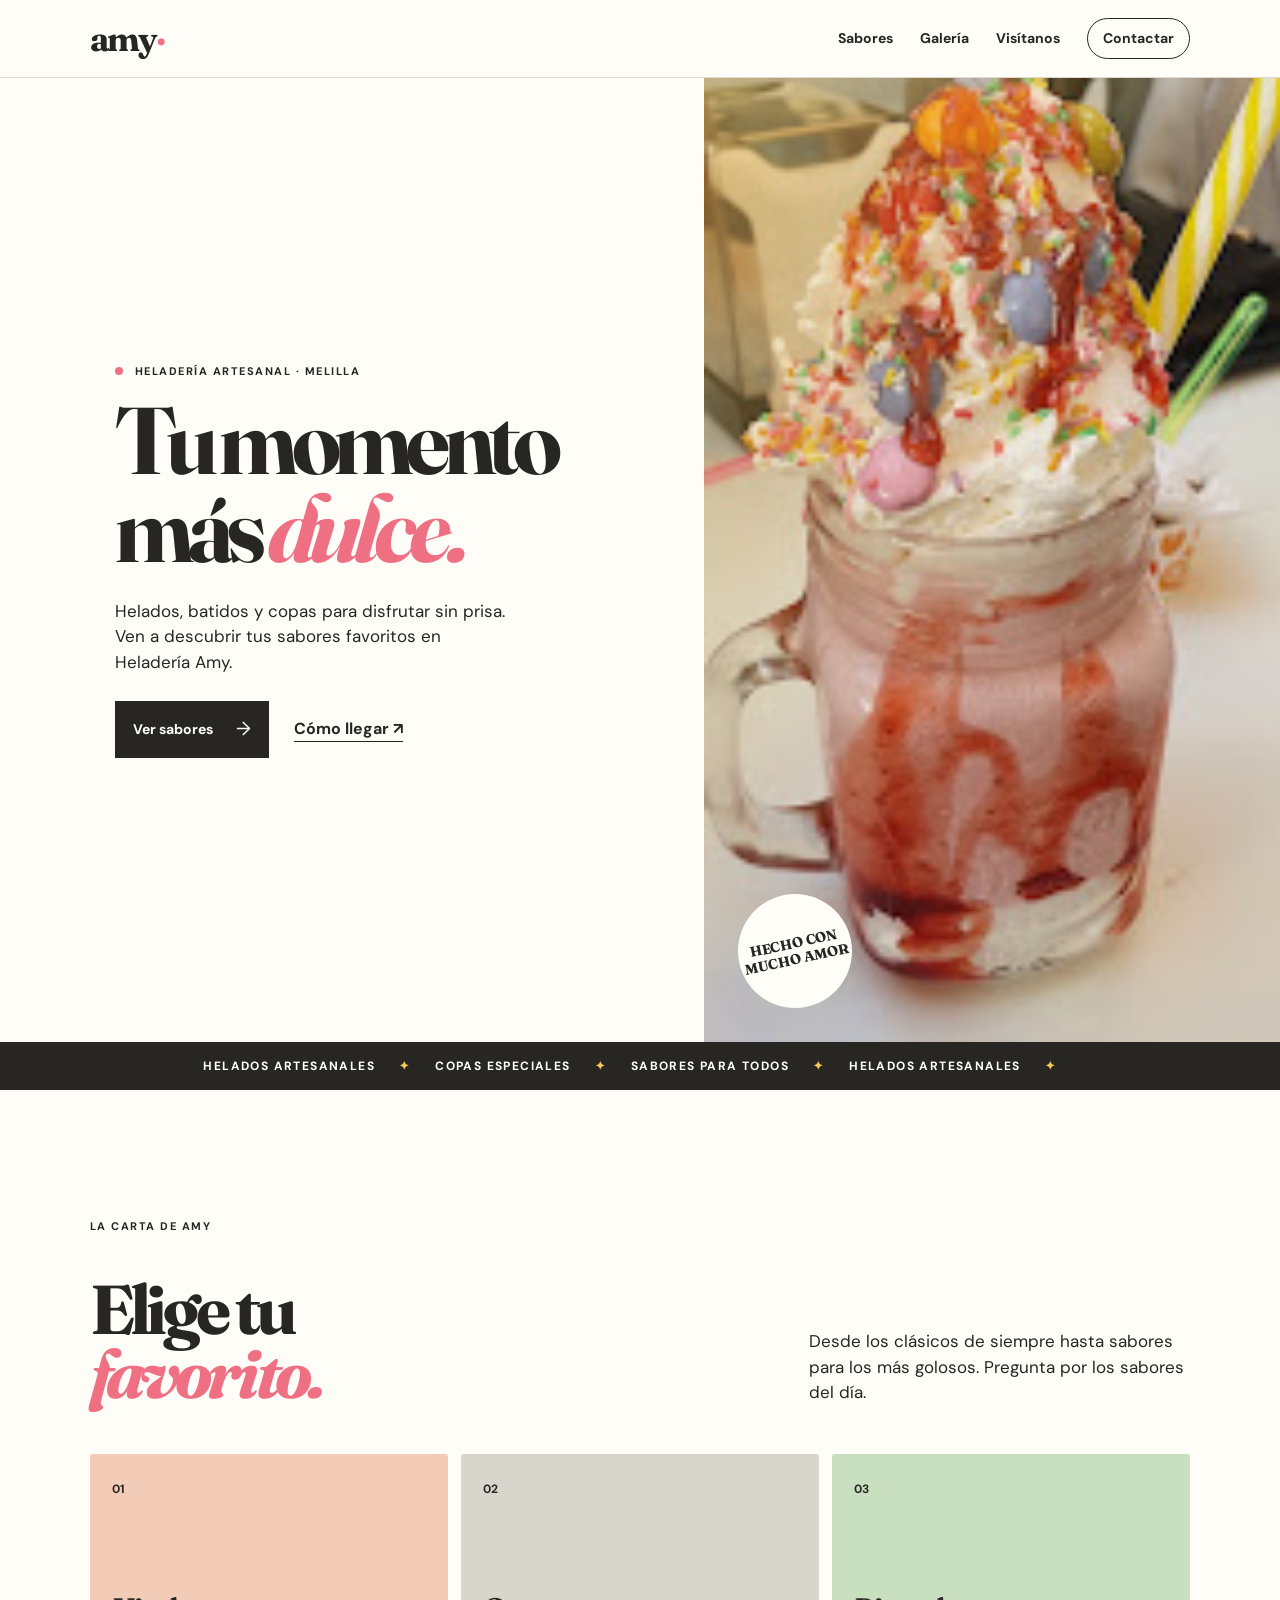
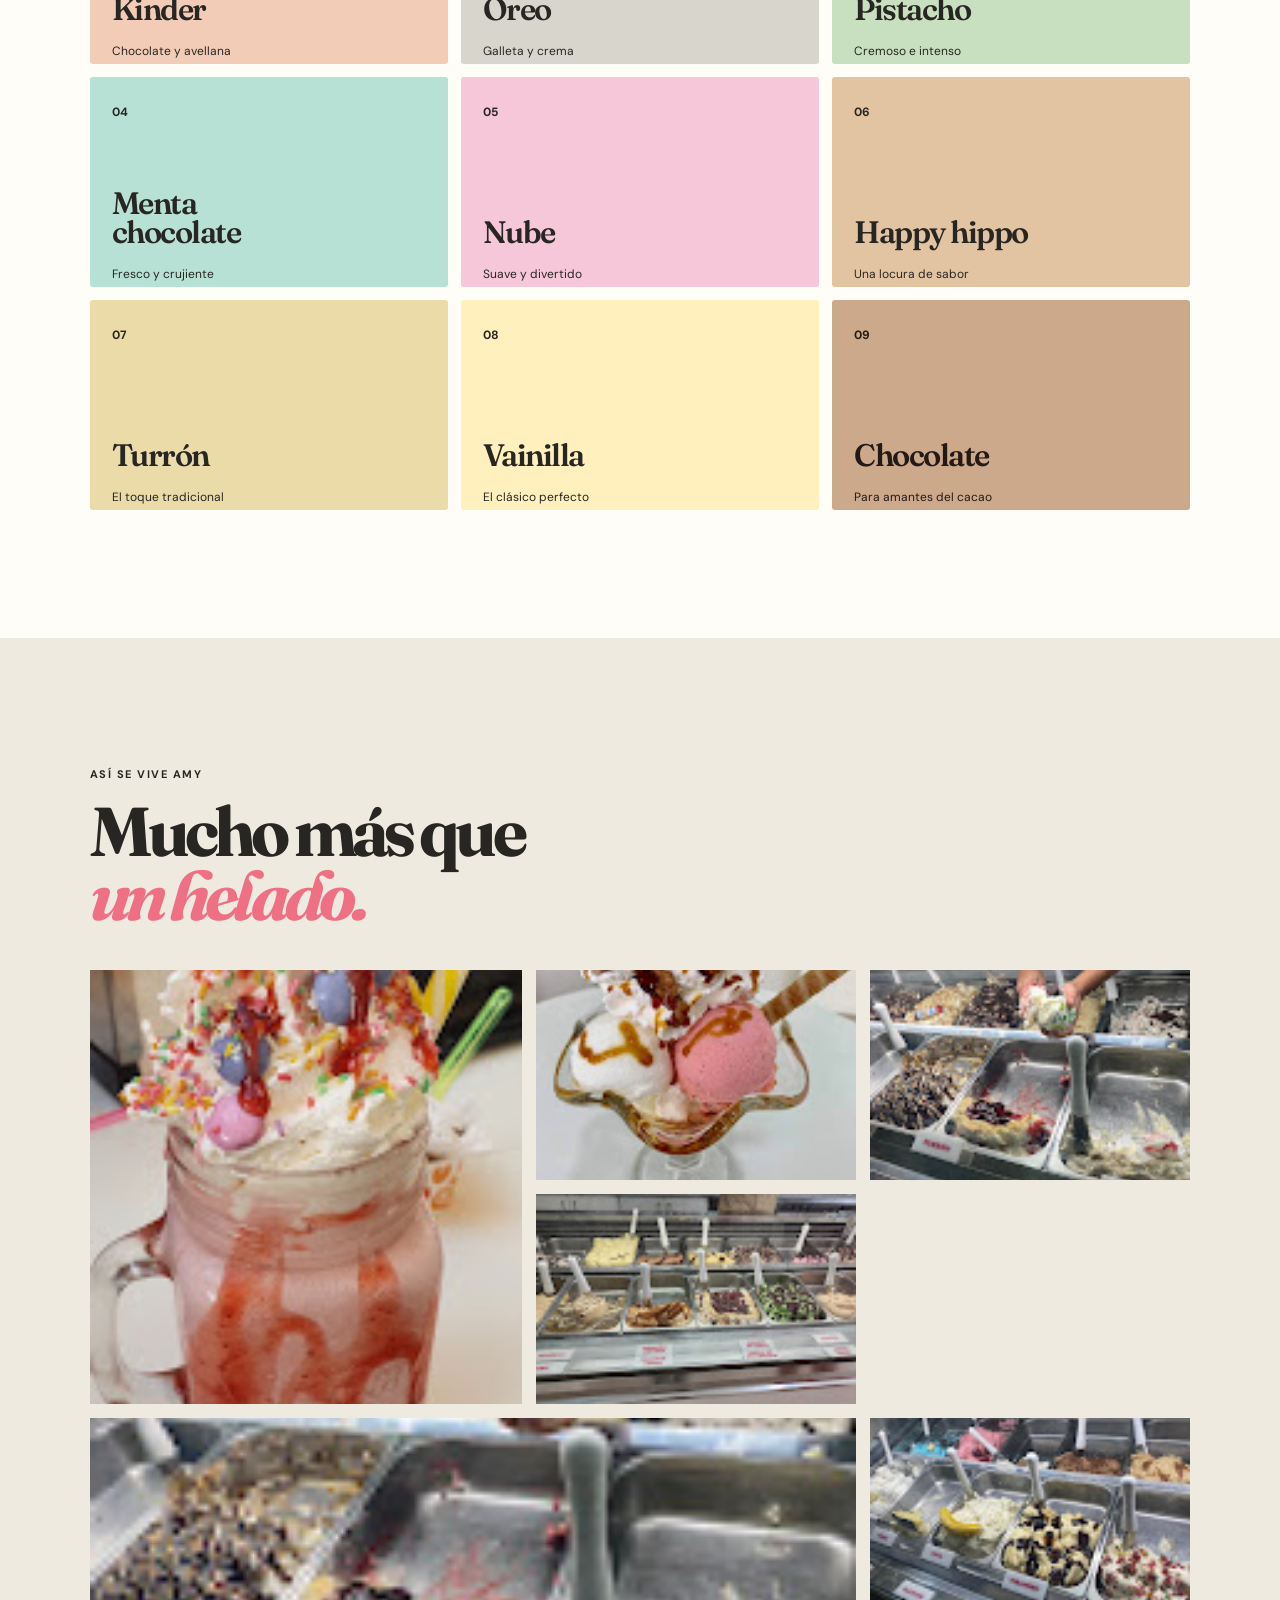
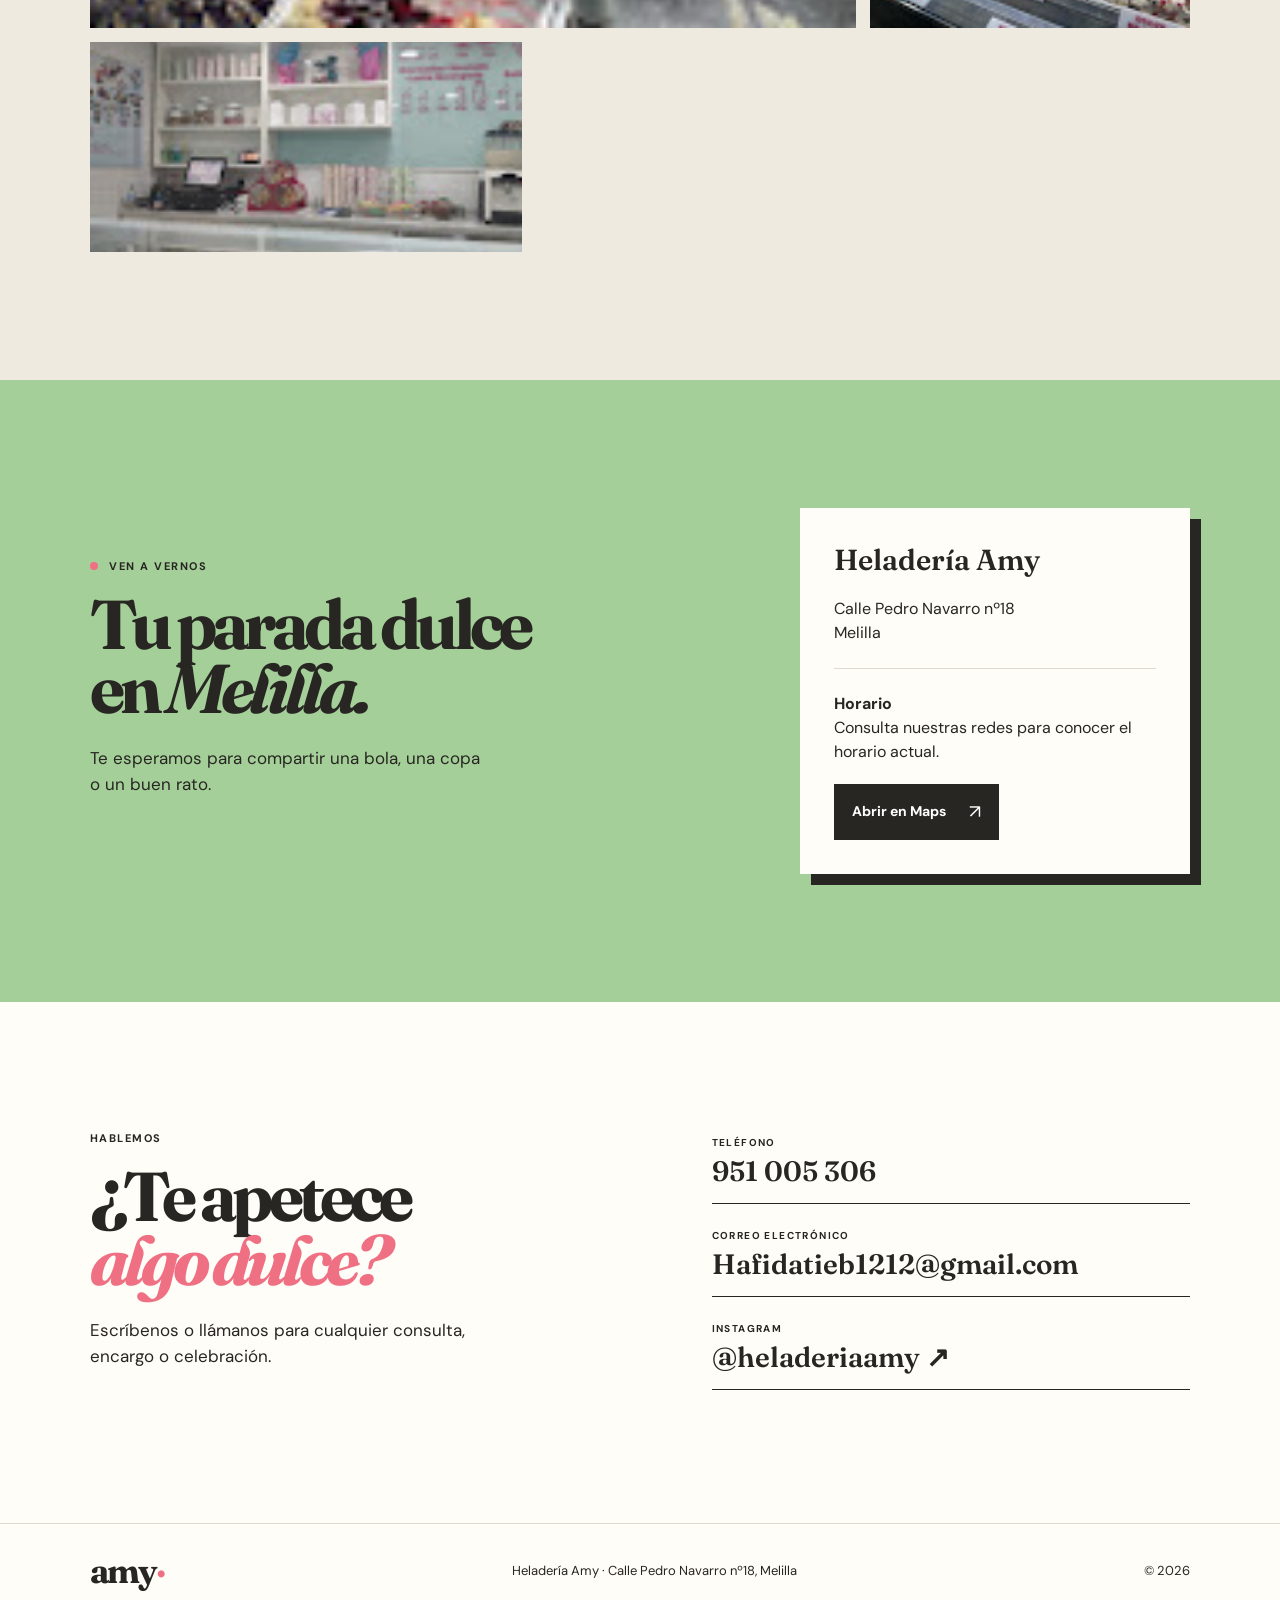
==== commit ce695706: "Añade fotos, sabores y datos de Heladería Amy" ====
--- a/index.html
+++ b/index.html
@@ -1,62 +1,8 @@
-<!doctype html>
-<html lang="es">
-  <head>
-    <meta charset="UTF-8" />
-    <meta name="viewport" content="width=device-width, initial-scale=1.0" />
-    <meta name="description" content="Heladería Amy en Melilla: helados artesanales, ingredientes honestos y sabores que alegran el día." />
-    <title>Heladería Amy · Melilla</title>
-    <link rel="preconnect" href="https://fonts.googleapis.com" />
-    <link rel="preconnect" href="https://fonts.gstatic.com" crossorigin />
-    <link href="https://fonts.googleapis.com/css2?family=DM+Sans:wght@400;500;600;700&family=Fraunces:opsz,wght@9..144,600;9..144,700&display=swap" rel="stylesheet" />
-    <link rel="stylesheet" href="styles.css" />
-  </head>
-  <body>
-    <header class="site-header">
-      <a class="brand" href="#inicio" aria-label="Heladería Amy, inicio">amy<span>·</span></a>
-      <button class="menu-toggle" type="button" aria-label="Abrir menú" aria-expanded="false">Menú <span>+</span></button>
-      <nav class="main-nav" aria-label="Navegación principal">
-        <a href="#sabores">Sabores</a><a href="#nosotros">Nuestra historia</a><a href="#visitanos">Visítanos</a>
-        <a class="nav-cta" href="#contacto">Haz tu pedido</a>
-      </nav>
-    </header>
-
-    <main>
-      <section class="hero" id="inicio">
-        <div class="hero-copy">
-          <p class="eyebrow"><span></span> Helado artesanal · Melilla</p>
-          <h1>Un poco de<br /><em>felicidad</em><br />en cada bola.</h1>
-          <p class="hero-text">Helados hechos despacio, con ingredientes de verdad y combinaciones que no encontrarás en otro lugar.</p>
-          <div class="hero-actions"><a class="button button-dark" href="#sabores">Descubrir sabores <b>→</b></a><a class="text-link" href="#visitanos">Cómo llegar <span>↗</span></a></div>
-        </div>
-        <div class="hero-art" aria-label="Ilustración de tres bolas de helado">
-          <div class="sun"></div><div class="blob blob-pink"></div><div class="blob blob-yellow"></div>
-          <div class="cone"><i class="scoop scoop-green"></i><i class="scoop scoop-pink"></i><i class="scoop scoop-yellow"></i><b></b></div>
-          <p>Hecho con<br />mucho cariño</p>
-        </div>
-      </section>
-
-      <section class="marquee" aria-label="Valores de Heladería Amy"><div>Artesanal <span>✦</span> Fresco cada día <span>✦</span> Ingredientes honestos <span>✦</span> Mucho sabor <span>✦</span> Artesanal <span>✦</span></div></section>
-
-      <section class="flavours section" id="sabores">
-        <div class="section-heading"><p class="eyebrow">Nuestros favoritos</p><h2>Sabores que te<br /><em>hacen volver.</em></h2><p>Una selección que cambia con la temporada y siempre tiene algo nuevo que probar.</p></div>
-        <div class="flavour-grid">
-          <article class="flavour-card strawberry"><span class="number">01</span><div class="flavour-icecream"></div><p class="flavour-type">Cremoso</p><h3>Fresa & nata</h3><p>Fresas maduras, nata suave y pequeños trocitos de galleta.</p></article>
-          <article class="flavour-card pistachio"><span class="number">02</span><div class="flavour-icecream"></div><p class="flavour-type">El favorito</p><h3>Pistacho siciliano</h3><p>Intenso, cremoso y con pistacho tostado de verdad.</p></article>
-          <article class="flavour-card mango"><span class="number">03</span><div class="flavour-icecream"></div><p class="flavour-type">Sorbete</p><h3>Mango & lima</h3><p>Fruta vibrante, lima fresca y cero complicaciones.</p></article>
-        </div>
-        <a class="button button-light" href="#contacto">Quiero ver la carta completa <b>→</b></a>
-      </section>
-
-      <section class="story section" id="nosotros">
-        <div class="story-visual"><div class="stamp">AMY<br /><span>desde</span><br />2026</div><div class="cherry one"></div><div class="cherry two"></div><div class="stem"></div></div>
-        <div class="story-copy"><p class="eyebrow">Nuestra filosofía</p><h2>Pequeñas cosas,<br /><em>bien hechas.</em></h2><p>En Amy creemos que un helado bueno no necesita una lista interminable de ingredientes. Usamos fruta, leche, chocolate y frutos secos de calidad; después, paciencia.</p><p>Somos una heladería de barrio pensada para tu paseo de tarde, una charla larga y esos antojos que merecen la pena.</p><a class="text-link" href="#visitanos">Conoce nuestro rincón <span>→</span></a></div>
-      </section>
-
-      <section class="visit" id="visitanos"><div><p class="eyebrow"><span></span> Te esperamos</p><h2>Tu parada dulce<br />en <em>Melilla.</em></h2><p>Ven, prueba algo nuevo y quédate un rato.</p></div><div class="visit-card"><p class="visit-label">Heladería Amy</p><p>Calle del Sabor, 12<br />52001 · Melilla</p><hr /><div><p><b>Martes — Domingo</b><br />12:00 — 22:30</p><a href="#contacto" aria-label="Contactar con Heladería Amy">↗</a></div></div></section>
-
-      <section class="contact section" id="contacto"><div><p class="eyebrow">Pedidos y eventos</p><h2>¿Preparamos algo<br /><em>especial?</em></h2><p>Escríbenos para encargos, celebraciones o simplemente para saludar.</p></div><form id="contact-form"><label>Tu nombre<input required name="name" type="text" placeholder="Cómo te llamas" /></label><label>Tu email<input required name="email" type="email" placeholder="tu@email.com" /></label><label>Cuéntanos<input required name="message" placeholder="¿En qué podemos ayudarte?" /></label><button class="button button-dark" type="submit">Enviar mensaje <b>→</b></button><p class="form-status" aria-live="polite"></p></form></section>
-    </main>
-    <footer><a class="brand" href="#inicio">amy<span>·</span></a><p>Helados artesanales hechos en Melilla.</p><p>© <span id="year"></span> Heladería Amy</p></footer>
-    <script src="script.js"></script>
-  </body>
-</html>
+<!doctype html><html lang="es"><head><meta charset="UTF-8"><meta name="viewport" content="width=device-width, initial-scale=1.0"><meta name="description" content="Heladería Amy en Melilla: helados, batidos y copas con mucho sabor."><title>Heladería Amy · Melilla</title><link rel="preconnect" href="https://fonts.googleapis.com"><link rel="preconnect" href="https://fonts.gstatic.com" crossorigin><link href="https://fonts.googleapis.com/css2?family=DM+Sans:wght@400;500;600;700&family=Fraunces:opsz,wght@9..144,600;9..144,700&display=swap" rel="stylesheet"><link rel="stylesheet" href="styles.css"></head><body>
+<header><a class="brand" href="#inicio">amy<span>·</span></a><button class="menu" aria-expanded="false">Menú <b>+</b></button><nav><a href="#sabores">Sabores</a><a href="#galeria">Galería</a><a href="#visitanos">Visítanos</a><a class="nav-button" href="#contacto">Contactar</a></nav></header>
+<main><section class="hero" id="inicio"><div class="hero-copy"><p class="eyebrow"><i></i> Heladería artesanal · Melilla</p><h1>Tu momento<br>más <em>dulce.</em></h1><p>Helados, batidos y copas para disfrutar sin prisa. Ven a descubrir tus sabores favoritos en Heladería Amy.</p><div class="actions"><a class="button dark" href="#sabores">Ver sabores <b>→</b></a><a class="underlined" href="#visitanos">Cómo llegar ↗</a></div></div><div class="hero-image"><img src="assets/helado-3.jpg" alt="Copa de helado de Heladería Amy"><div class="round-label">HECHO CON<br>MUCHO AMOR</div></div></section>
+<div class="strip">HELADOS ARTESANALES <span>✦</span> COPAS ESPECIALES <span>✦</span> SABORES PARA TODOS <span>✦</span> HELADOS ARTESANALES <span>✦</span></div>
+<section class="section flavours" id="sabores"><div class="intro"><p class="eyebrow">La carta de Amy</p><h2>Elige tu<br><em>favorito.</em></h2><p>Desde los clásicos de siempre hasta sabores para los más golosos. Pregunta por los sabores del día.</p></div><div class="flavour-grid"><article class="flavour kinder"><span>01</span><h3>Kinder</h3><p>Chocolate y avellana</p></article><article class="flavour oreo"><span>02</span><h3>Oreo</h3><p>Galleta y crema</p></article><article class="flavour pistachio"><span>03</span><h3>Pistacho</h3><p>Cremoso e intenso</p></article><article class="flavour mint"><span>04</span><h3>Menta<br>chocolate</h3><p>Fresco y crujiente</p></article><article class="flavour cloud"><span>05</span><h3>Nube</h3><p>Suave y divertido</p></article><article class="flavour hippo"><span>06</span><h3>Happy hippo</h3><p>Una locura de sabor</p></article><article class="flavour nougat"><span>07</span><h3>Turrón</h3><p>El toque tradicional</p></article><article class="flavour vanilla"><span>08</span><h3>Vainilla</h3><p>El clásico perfecto</p></article><article class="flavour chocolate"><span>09</span><h3>Chocolate</h3><p>Para amantes del cacao</p></article></div></section>
+<section class="gallery section" id="galeria"><div class="gallery-title"><p class="eyebrow">Así se vive Amy</p><h2>Mucho más que<br><em>un helado.</em></h2></div><div class="gallery-grid"><img class="large" src="assets/helado-3.jpg" alt="Copa especial de Heladería Amy"><img src="assets/helado-2.jpg" alt="Copa de helado de fresa"><img src="assets/helado-4.jpg" alt="Helados artesanales en vitrina"><img src="assets/helado-5.jpg" alt="Vitrina con sabores de helado"><img class="wide" src="assets/helado-1.jpg" alt="Vitrina de Heladería Amy"><img src="assets/helado-6.jpg" alt="Sabores de Heladería Amy"><img src="assets/helado-7.jpg" alt="Helado servido en Heladería Amy"></div></section>
+<section class="visit" id="visitanos"><div><p class="eyebrow"><i></i> Ven a vernos</p><h2>Tu parada dulce<br>en <em>Melilla.</em></h2><p>Te esperamos para compartir una bola, una copa o un buen rato.</p></div><div class="visit-card"><p class="card-title">Heladería Amy</p><p>Calle Pedro Navarro nº18<br>Melilla</p><hr><p><b>Horario</b><br>Consulta nuestras redes para conocer el horario actual.</p><a class="button dark" href="https://www.google.com/maps/search/?api=1&query=Calle+Pedro+Navarro+18%2C+Melilla" target="_blank" rel="noopener">Abrir en Maps <b>↗</b></a></div></section>
+<section class="contact section" id="contacto"><div><p class="eyebrow">Hablemos</p><h2>¿Te apetece<br><em>algo dulce?</em></h2><p>Escríbenos o llámanos para cualquier consulta, encargo o celebración.</p></div><div class="contact-details"><a href="tel:+34951005306"><small>Teléfono</small>951 005 306</a><a href="mailto:Hafidatieb1212@gmail.com"><small>Correo electrónico</small>Hafidatieb1212@gmail.com</a><a href="https://www.instagram.com/heladeriaamy/" target="_blank" rel="noopener"><small>Instagram</small>@heladeriaamy ↗</a></div></section></main><footer><a class="brand" href="#inicio">amy<span>·</span></a><p>Heladería Amy · Calle Pedro Navarro nº18, Melilla</p><p>© <span id="year"></span></p></footer><script src="script.js"></script></body></html>
--- a/styles.css
+++ b/styles.css
@@ -1 +1 @@
-:root{--ink:#24221e;--cream:#fffdf7;--pink:#f47787;--green:#9ccf9a;--yellow:#f6c64e;--line:#dedbd1}*{box-sizing:border-box}html{scroll-behavior:smooth}body{margin:0;background:var(--cream);color:var(--ink);font-family:"DM Sans",sans-serif;font-size:16px;line-height:1.55}.site-header{height:82px;display:flex;align-items:center;justify-content:space-between;padding:0 clamp(22px,5vw,82px);border-bottom:1px solid var(--line);position:relative;z-index:2}.brand{font:700 32px/1 "Fraunces",serif;color:var(--ink);text-decoration:none;letter-spacing:-2px}.brand span{color:var(--pink)}.main-nav{display:flex;align-items:center;gap:28px}.main-nav a{color:var(--ink);text-decoration:none;font-size:14px;font-weight:600}.nav-cta{border:1px solid var(--ink);padding:10px 16px;border-radius:99px}.menu-toggle{display:none;background:none;border:0;font:600 14px "DM Sans"}.hero{min-height:680px;display:grid;grid-template-columns:1.08fr .92fr;overflow:hidden}.hero-copy{padding:clamp(72px,10vw,145px) clamp(22px,8vw,125px);align-self:center}.eyebrow{font-size:11px;font-weight:700;letter-spacing:1.5px;text-transform:uppercase;margin:0 0 20px}.eyebrow span{display:inline-block;background:var(--pink);width:8px;height:8px;border-radius:50%;margin-right:7px}h1,h2{font:700 clamp(52px,7vw,104px)/.94 "Fraunces",serif;letter-spacing:-.065em;margin:0}h2{font-size:clamp(42px,5vw,72px)}em{font-style:italic;color:var(--pink)}.hero-text{max-width:390px;font-size:18px;margin:28px 0}.hero-actions{display:flex;align-items:center;gap:25px}.button{display:inline-flex;align-items:center;justify-content:space-between;gap:24px;border:1px solid var(--ink);padding:14px 18px;border-radius:2px;text-decoration:none;font-weight:700;color:var(--ink);font-size:14px;cursor:pointer}.button-dark{background:var(--ink);color:white}.button b{font-size:20px;font-weight:400}.text-link{font-weight:700;color:var(--ink);text-decoration:none;border-bottom:1px solid var(--ink);padding-bottom:2px}.text-link span{color:var(--pink);font-size:18px}.hero-art{background:var(--pink);position:relative;min-height:500px;overflow:hidden}.sun{width:330px;height:330px;border-radius:50%;background:var(--yellow);position:absolute;top:13%;left:14%}.blob{position:absolute;border-radius:50%}.blob-pink{width:220px;height:220px;bottom:-45px;right:-30px;background:#e75772}.blob-yellow{width:110px;height:110px;right:8%;top:12%;border:2px solid var(--ink);background:#ffdd79}.cone{position:absolute;left:27%;top:18%;width:220px;height:395px;filter:drop-shadow(15px 18px 0 rgba(36,34,30,.12))}.cone b{position:absolute;width:132px;height:200px;bottom:0;left:43px;background:repeating-linear-gradient(45deg,#d49a54 0 2px,#edbd78 2px 15px);clip-path:polygon(0 0,100% 0,50% 100%);border-radius:0 0 50% 50%}.scoop{position:absolute;width:142px;height:142px;border-radius:50%;left:38px;border:2px solid rgba(36,34,30,.3)}.scoop-green{background:var(--green);top:95px}.scoop-pink{background:#ff8da0;top:44px;left:20px}.scoop-yellow{background:var(--yellow);top:0;left:45px}.hero-art>p{position:absolute;right:8%;bottom:7%;font:italic 22px/1.1 "Fraunces"}.marquee{overflow:hidden;background:var(--ink);color:white;white-space:nowrap;padding:15px 0;font:600 13px "DM Sans";letter-spacing:.7px;text-transform:uppercase}.marquee div{display:inline-block;animation:slide 22s linear infinite}.marquee span{color:var(--yellow);padding:0 22px}.section{padding:clamp(78px,10vw,150px) clamp(22px,8vw,125px)}.section-heading{display:grid;grid-template-columns:1.2fr .7fr;gap:30px;align-items:end;margin-bottom:50px}.section-heading>p{margin:0;max-width:330px}.flavour-grid{display:grid;grid-template-columns:repeat(3,1fr);gap:18px;margin-bottom:28px}.flavour-card{min-height:410px;padding:25px;position:relative;overflow:hidden;border-radius:3px}.number,.flavour-type{font-size:12px;font-weight:700;text-transform:uppercase;letter-spacing:1px}.flavour-type{position:absolute;bottom:113px}.flavour-card h3{font:600 33px/1 "Fraunces";letter-spacing:-1.5px;position:absolute;bottom:59px;margin:0}.flavour-card>p:last-child{position:absolute;bottom:13px;margin:0;max-width:250px;font-size:13px}.strawberry{background:#ffd4d9}.pistachio{background:#cce5c7}.mango{background:#ffe6a3}.flavour-icecream{position:absolute;width:230px;height:230px;border-radius:50%;right:-25px;top:52px;border:2px solid rgba(36,34,30,.25)}.strawberry .flavour-icecream{background:radial-gradient(circle at 30% 25%,#ffbcc5,#f47787 70%)}.pistachio .flavour-icecream{background:radial-gradient(circle at 30% 25%,#d7f0c8,#8dc48b 70%)}.mango .flavour-icecream{background:radial-gradient(circle at 30% 25%,#ffefa8,#f6bf41 70%)}.button-light{background:transparent}.story{background:#eee9dd;display:grid;grid-template-columns:1fr 1fr;gap:clamp(45px,10vw,150px);align-items:center}.story-visual{height:450px;background:var(--yellow);position:relative;overflow:hidden}.stamp{position:absolute;top:44px;left:45px;width:124px;height:124px;border:2px solid var(--ink);border-radius:50%;display:grid;place-content:center;text-align:center;font:700 24px/1 "Fraunces"}.stamp span{font:400 10px "DM Sans";text-transform:uppercase;letter-spacing:1px}.cherry{width:150px;height:150px;background:#e84e67;border-radius:50%;position:absolute;bottom:58px}.cherry.one{left:110px}.cherry.two{left:225px;bottom:77px}.stem{position:absolute;width:120px;height:170px;border-left:4px solid #4a7245;border-radius:50%;left:235px;top:50px;transform:rotate(20deg)}.story-copy>p:not(.eyebrow){max-width:470px;font-size:17px}.visit{background:var(--green);padding:clamp(78px,10vw,140px) clamp(22px,8vw,125px);display:grid;grid-template-columns:1fr .8fr;gap:60px;align-items:center}.visit h2 em{color:var(--ink)}.visit-card{background:var(--cream);padding:35px;max-width:390px;justify-self:end;box-shadow:12px 12px 0 var(--ink)}.visit-label{font:600 26px "Fraunces";margin-top:0}.visit-card hr{border:0;border-top:1px solid var(--line);margin:25px 0}.visit-card div{display:flex;justify-content:space-between;align-items:center}.visit-card a{font-size:35px;color:var(--ink);text-decoration:none}.contact{display:grid;grid-template-columns:1fr .9fr;gap:80px;background:#fffdf7}.contact>div>p:not(.eyebrow){max-width:360px;font-size:17px}form{display:grid;gap:17px}label{font-size:12px;font-weight:700;text-transform:uppercase;letter-spacing:1px}input{display:block;width:100%;border:0;border-bottom:1px solid var(--ink);background:transparent;padding:12px 0;font:16px "DM Sans";outline:none}input:focus{border-color:var(--pink)}form .button{justify-self:start;margin-top:7px}.form-status{margin:0;font-size:14px;font-weight:600;color:#41723d}footer{border-top:1px solid var(--line);padding:32px clamp(22px,8vw,125px);display:flex;align-items:center;justify-content:space-between;gap:20px;font-size:13px}footer p{margin:0}@keyframes slide{to{transform:translateX(-25%)}}@media(max-width:760px){.site-header{height:68px}.menu-toggle{display:block}.main-nav{display:none;position:absolute;top:67px;left:0;width:100%;padding:24px;background:var(--cream);border-bottom:1px solid var(--line);flex-direction:column;align-items:flex-start}.main-nav.open{display:flex}.hero{grid-template-columns:1fr}.hero-copy{padding-top:75px;padding-bottom:65px}.hero-art{min-height:430px}.cone{transform:scale(.85);transform-origin:top left;left:24%}.section-heading,.story,.visit,.contact{grid-template-columns:1fr}.section-heading{gap:18px}.flavour-grid{grid-template-columns:1fr}.flavour-card{min-height:330px}.flavour-type{bottom:92px}.flavour-card h3{bottom:50px}.story{gap:45px}.story-visual{height:350px}.visit-card{justify-self:start}.contact{gap:45px}footer{align-items:flex-start;flex-direction:column}.hero-actions{flex-wrap:wrap}}
+:root{--ink:#282622;--cream:#fffdf8;--pink:#ef7083;--yellow:#f6c958;--green:#a4cf99;--line:#dedad0}*{box-sizing:border-box}html{scroll-behavior:smooth}body{margin:0;background:var(--cream);color:var(--ink);font:16px/1.5 "DM Sans",sans-serif}header{height:78px;padding:0 clamp(22px,7vw,110px);display:flex;align-items:center;justify-content:space-between;border-bottom:1px solid var(--line);position:relative;z-index:3}.brand{font:700 34px/1 Fraunces,serif;letter-spacing:-2px;color:var(--ink);text-decoration:none}.brand span,em{color:var(--pink)}nav{display:flex;align-items:center;gap:27px}nav a{color:var(--ink);font-size:14px;font-weight:700;text-decoration:none}.nav-button{border:1px solid var(--ink);padding:9px 15px;border-radius:99px}.menu{display:none;border:0;background:none;font:700 14px "DM Sans"}.hero{min-height:630px;display:grid;grid-template-columns:1.1fr .9fr}.hero-copy{padding:clamp(72px,10vw,130px) clamp(22px,9vw,135px);align-self:center}.eyebrow{margin:0 0 17px;font-size:11px;font-weight:700;letter-spacing:1.5px;text-transform:uppercase}.eyebrow i{display:inline-block;width:8px;height:8px;border-radius:50%;background:var(--pink);margin-right:7px}h1,h2{font:700 clamp(54px,7.4vw,106px)/.93 Fraunces,serif;letter-spacing:-.07em;margin:0}h2{font-size:clamp(43px,5.4vw,76px)}.hero-copy>p:not(.eyebrow),.intro>p:last-child,.visit>div>p:last-child,.contact>div>p:last-child{font-size:17px;max-width:390px;margin:26px 0}.actions{display:flex;gap:25px;align-items:center;flex-wrap:wrap}.button{display:inline-flex;align-items:center;gap:23px;padding:13px 17px;border:1px solid var(--ink);text-decoration:none;font-size:14px;font-weight:700;color:var(--ink);cursor:pointer}.dark{background:var(--ink);color:white}.button b{font-size:19px;font-weight:400}.underlined{color:var(--ink);font-weight:700;text-decoration:none;border-bottom:1px solid var(--ink)}.hero-image{min-height:450px;position:relative;overflow:hidden;background:var(--yellow)}.hero-image:after{content:"";position:absolute;inset:0;background:linear-gradient(120deg,rgba(246,201,88,.45),transparent 55%)}.hero-image img{width:100%;height:100%;object-fit:cover;display:block}.round-label{position:absolute;z-index:1;bottom:34px;left:34px;width:114px;height:114px;border-radius:50%;background:var(--cream);display:grid;place-content:center;text-align:center;font:700 14px/1.15 Fraunces,serif;transform:rotate(-12deg)}.strip{overflow:hidden;white-space:nowrap;background:var(--ink);color:#fff;padding:15px 0;text-align:center;font-size:12px;font-weight:700;letter-spacing:1.4px}.strip span{color:var(--yellow);padding:0 20px}.section{padding:clamp(75px,10vw,140px) clamp(22px,7vw,110px)}.intro{display:grid;grid-template-columns:1fr .55fr;gap:25px;align-items:end;margin-bottom:48px}.intro .eyebrow,.intro h2{grid-column:1}.intro>p:last-child{grid-column:2;grid-row:1/3;align-self:end;margin:0}.flavour-grid{display:grid;grid-template-columns:repeat(3,1fr);gap:13px}.flavour{min-height:210px;padding:22px;position:relative;border-radius:3px}.flavour span{font-size:12px;font-weight:700}.flavour h3{position:absolute;bottom:39px;margin:0;font:600 31px/.95 Fraunces,serif;letter-spacing:-1.5px}.flavour p{position:absolute;bottom:4px;margin:0;font-size:12px}.kinder{background:#f3ccb7}.oreo{background:#d8d5cc}.pistachio{background:#c8e0c0}.mint{background:#b7e1d4}.cloud{background:#f6c7d8}.hippo{background:#e2c4a2}.nougat{background:#eadba9}.vanilla{background:#fff0bd}.chocolate{background:#cda98c;color:#241a15}.gallery{background:#eeeae0}.gallery-title{margin-bottom:42px}.gallery-grid{display:grid;grid-template-columns:1.35fr 1fr 1fr;grid-auto-rows:210px;gap:14px}.gallery-grid img{width:100%;height:100%;object-fit:cover;display:block}.gallery-grid .large{grid-row:span 2}.gallery-grid .wide{grid-column:span 2}.visit{background:var(--green);padding:clamp(75px,10vw,135px) clamp(22px,7vw,110px);display:grid;grid-template-columns:1fr .75fr;gap:50px;align-items:center}.visit h2 em{color:var(--ink)}.visit-card{background:var(--cream);padding:34px;max-width:390px;justify-self:end;box-shadow:11px 11px 0 var(--ink)}.visit-card p{margin:0 0 20px}.card-title{font:600 29px Fraunces,serif!important}.visit-card hr{border:0;border-top:1px solid var(--line);margin:23px 0}.contact{display:grid;grid-template-columns:1fr .9fr;gap:90px}.contact-details{display:grid;align-content:center;gap:25px}.contact-details a{color:var(--ink);font:600 clamp(18px,2.2vw,28px) Fraunces,serif;text-decoration:none;border-bottom:1px solid var(--ink);padding-bottom:15px}.contact-details small{display:block;margin-bottom:5px;font:700 10px "DM Sans";letter-spacing:1.4px;text-transform:uppercase}footer{border-top:1px solid var(--line);padding:30px clamp(22px,7vw,110px);display:flex;justify-content:space-between;align-items:center;gap:18px;font-size:13px}footer p{margin:0}@media(max-width:750px){header{height:68px}.menu{display:block}nav{display:none;position:absolute;top:67px;left:0;right:0;background:var(--cream);padding:25px;flex-direction:column;align-items:flex-start;border-bottom:1px solid var(--line)}nav.open{display:flex}.hero,.visit,.contact{grid-template-columns:1fr}.hero-copy{padding-bottom:65px}.hero-image{min-height:390px}.intro{display:block}.intro>p:last-child{margin-top:22px}.flavour-grid{grid-template-columns:repeat(2,1fr)}.flavour{min-height:180px}.flavour h3{font-size:25px}.gallery-grid{grid-template-columns:1fr 1fr;grid-auto-rows:150px}.gallery-grid .large{grid-row:span 2}.gallery-grid .wide{grid-column:span 2}.visit-card{justify-self:start}.contact{gap:40px}footer{flex-direction:column;align-items:flex-start}}
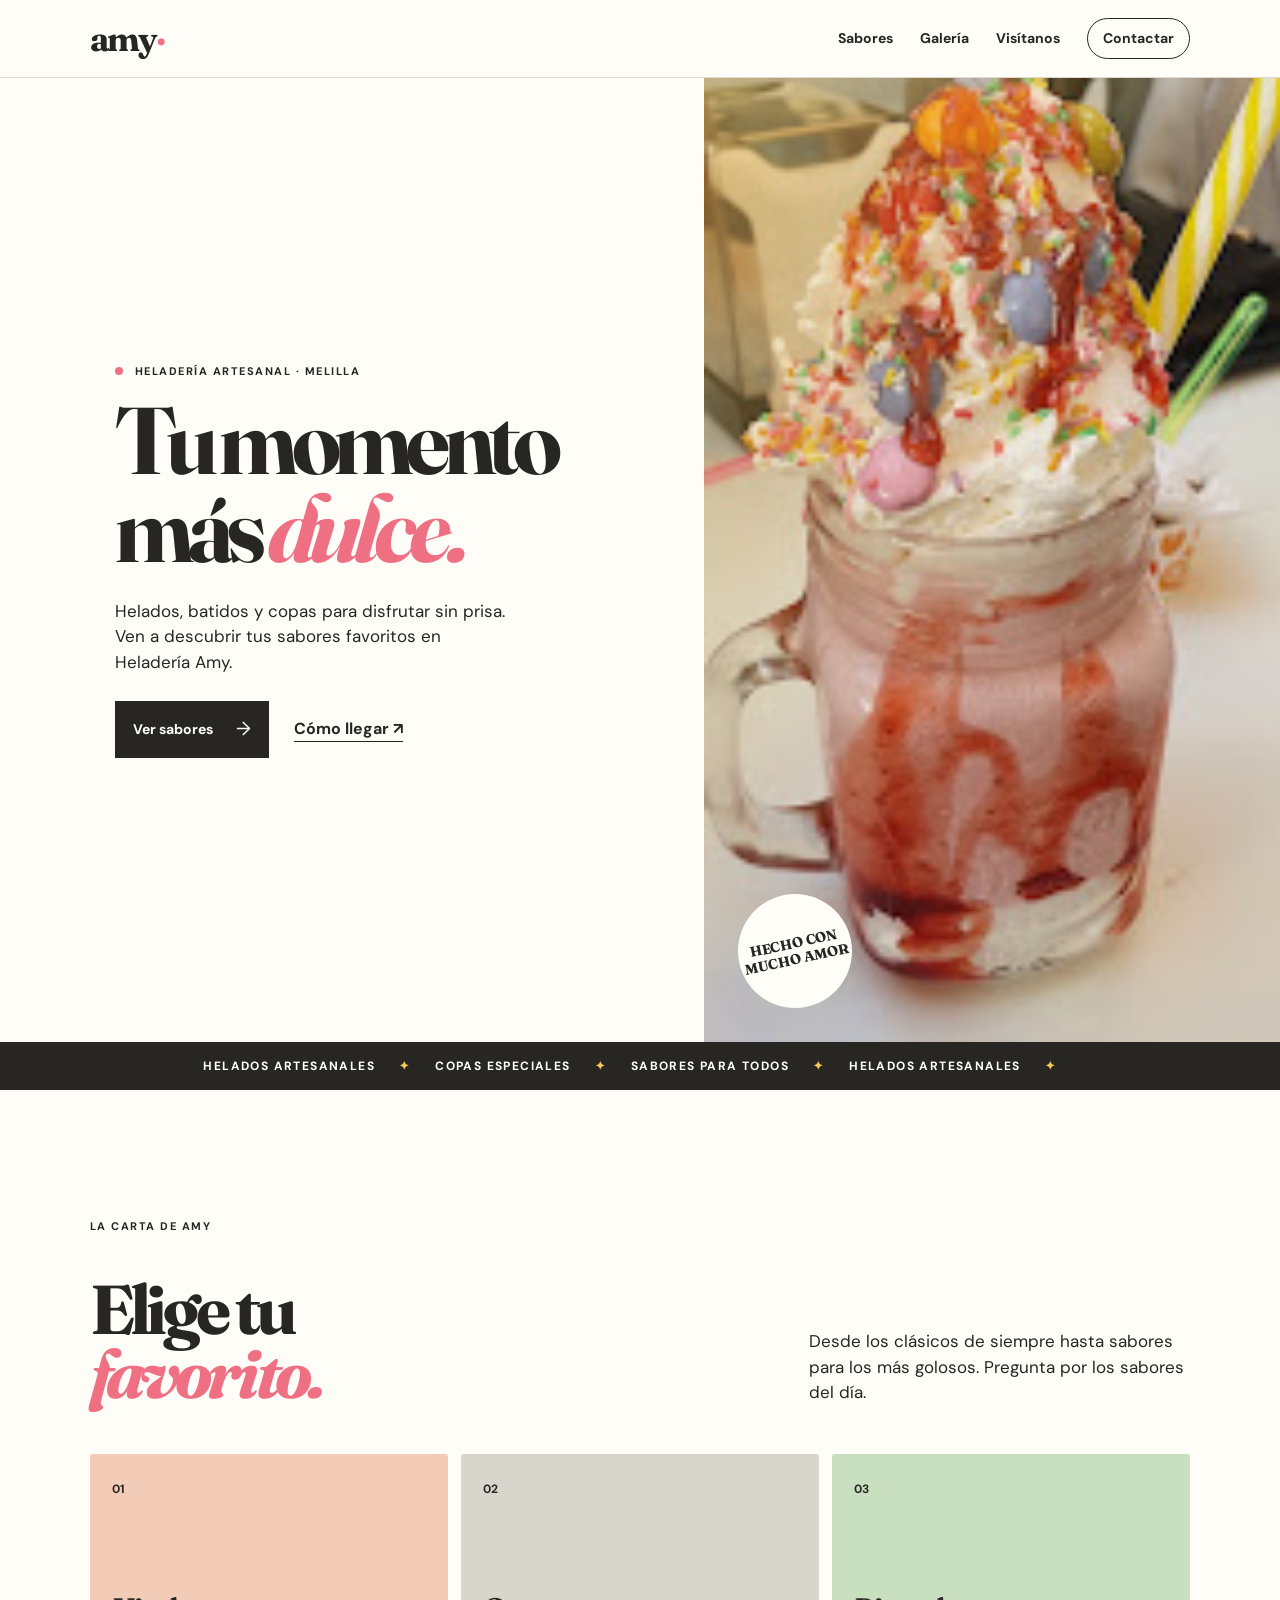
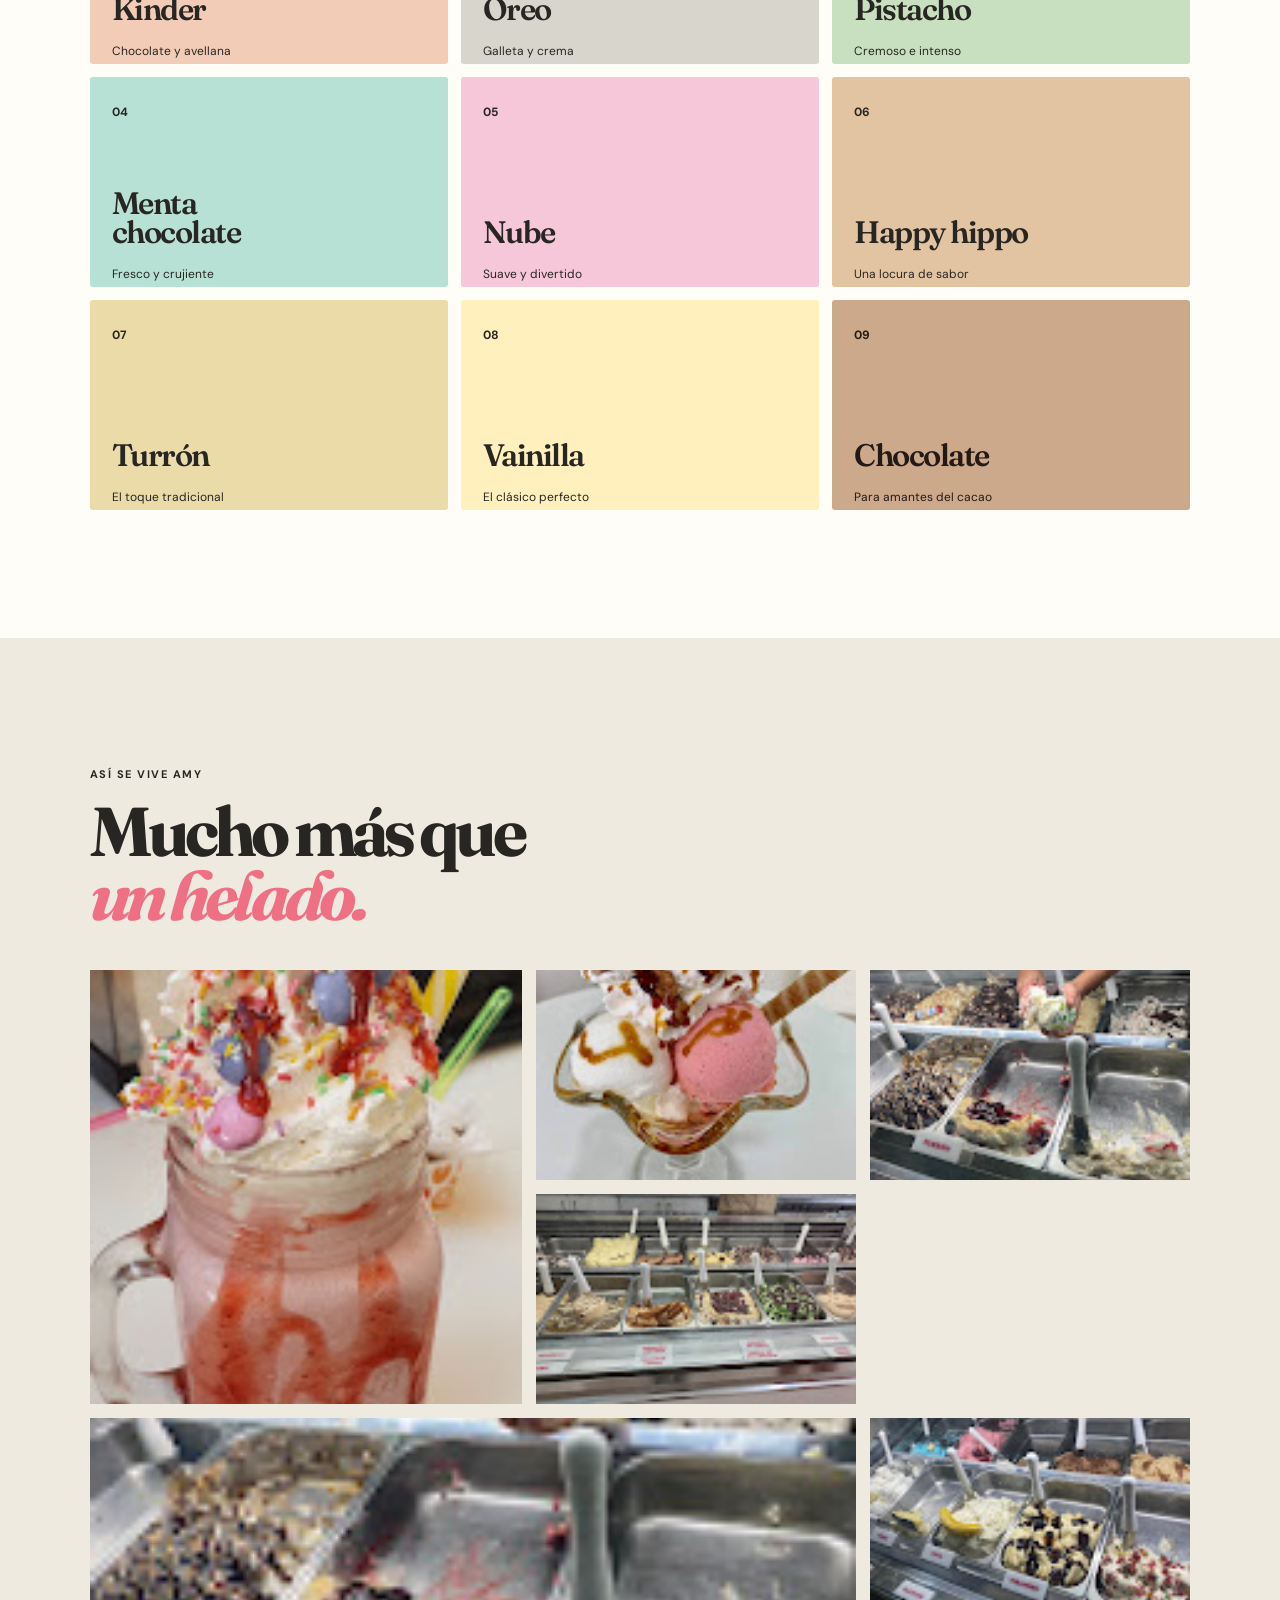
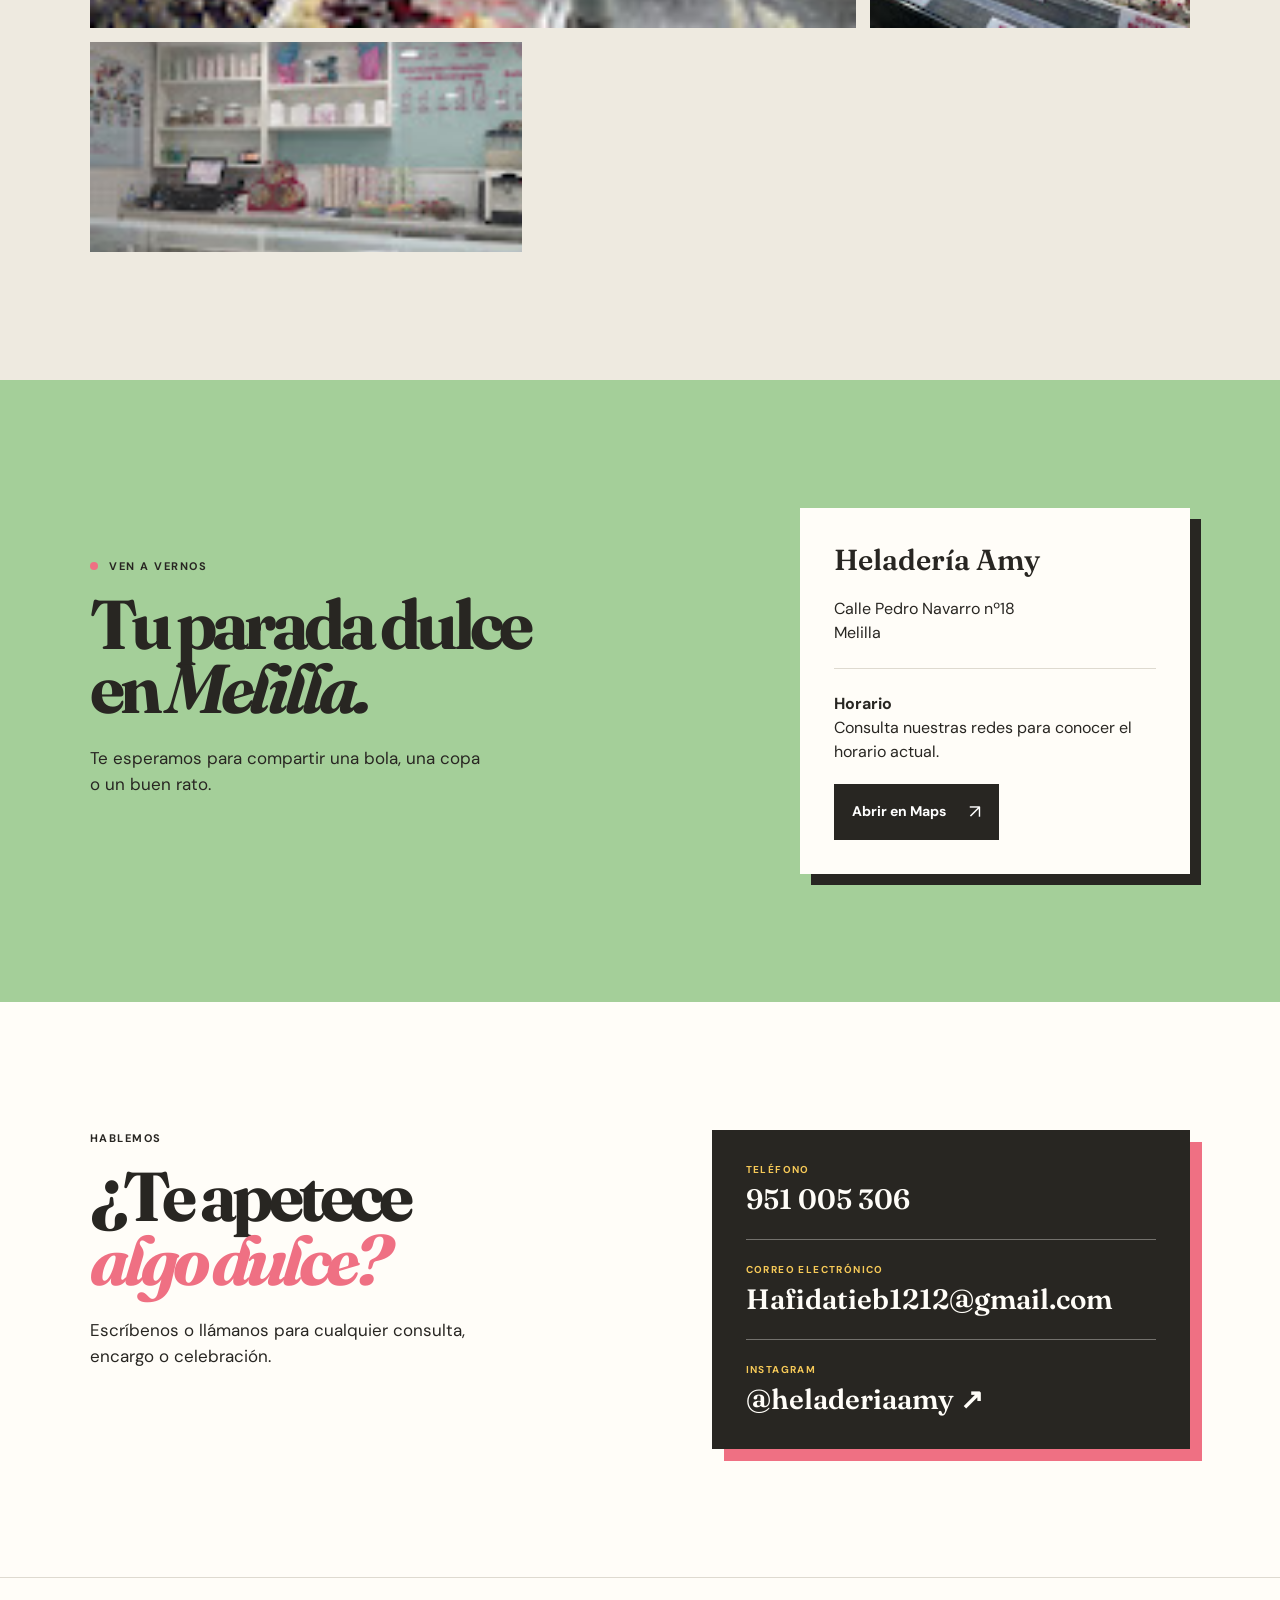
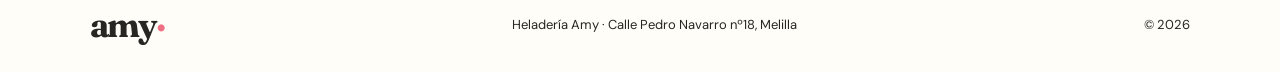
==== commit 587cfa7d: "Mejora el diseño de contacto" ====
--- a/index.html
+++ b/index.html
@@ -1,4 +1,4 @@
-<!doctype html><html lang="es"><head><meta charset="UTF-8"><meta name="viewport" content="width=device-width, initial-scale=1.0"><meta name="description" content="Heladería Amy en Melilla: helados, batidos y copas con mucho sabor."><title>Heladería Amy · Melilla</title><link rel="preconnect" href="https://fonts.googleapis.com"><link rel="preconnect" href="https://fonts.gstatic.com" crossorigin><link href="https://fonts.googleapis.com/css2?family=DM+Sans:wght@400;500;600;700&family=Fraunces:opsz,wght@9..144,600;9..144,700&display=swap" rel="stylesheet"><link rel="stylesheet" href="styles.css"></head><body>
+<!doctype html><html lang="es"><head><meta charset="UTF-8"><meta name="viewport" content="width=device-width, initial-scale=1.0"><meta name="description" content="Heladería Amy en Melilla: helados, batidos y copas con mucho sabor."><title>Heladería Amy · Melilla</title><link rel="preconnect" href="https://fonts.googleapis.com"><link rel="preconnect" href="https://fonts.gstatic.com" crossorigin><link href="https://fonts.googleapis.com/css2?family=DM+Sans:wght@400;500;600;700&family=Fraunces:opsz,wght@9..144,600;9..144,700&display=swap" rel="stylesheet"><link rel="stylesheet" href="styles.css"><style>.contact{background:#fffdf8}.contact-details{display:grid;align-content:center;gap:0;background:#282622;padding:10px 34px;box-shadow:12px 12px 0 #ef7083}.contact-details a{display:block!important;color:#fffdf8!important;font:600 clamp(18px,2.2vw,28px) Fraunces,serif!important;text-decoration:none!important;border-bottom:1px solid rgba(255,253,248,.35)!important;padding:23px 0!important;overflow-wrap:anywhere}.contact-details a:last-child{border-bottom:0!important}.contact-details small{display:block;margin-bottom:6px;color:#f6c958;font:700 10px "DM Sans"!important;letter-spacing:1.4px;text-transform:uppercase}@media(max-width:750px){.contact-details{padding:8px 22px;box-shadow:8px 8px 0 #ef7083}}</style></head><body>
 <header><a class="brand" href="#inicio">amy<span>·</span></a><button class="menu" aria-expanded="false">Menú <b>+</b></button><nav><a href="#sabores">Sabores</a><a href="#galeria">Galería</a><a href="#visitanos">Visítanos</a><a class="nav-button" href="#contacto">Contactar</a></nav></header>
 <main><section class="hero" id="inicio"><div class="hero-copy"><p class="eyebrow"><i></i> Heladería artesanal · Melilla</p><h1>Tu momento<br>más <em>dulce.</em></h1><p>Helados, batidos y copas para disfrutar sin prisa. Ven a descubrir tus sabores favoritos en Heladería Amy.</p><div class="actions"><a class="button dark" href="#sabores">Ver sabores <b>→</b></a><a class="underlined" href="#visitanos">Cómo llegar ↗</a></div></div><div class="hero-image"><img src="assets/helado-3.jpg" alt="Copa de helado de Heladería Amy"><div class="round-label">HECHO CON<br>MUCHO AMOR</div></div></section>
 <div class="strip">HELADOS ARTESANALES <span>✦</span> COPAS ESPECIALES <span>✦</span> SABORES PARA TODOS <span>✦</span> HELADOS ARTESANALES <span>✦</span></div>
